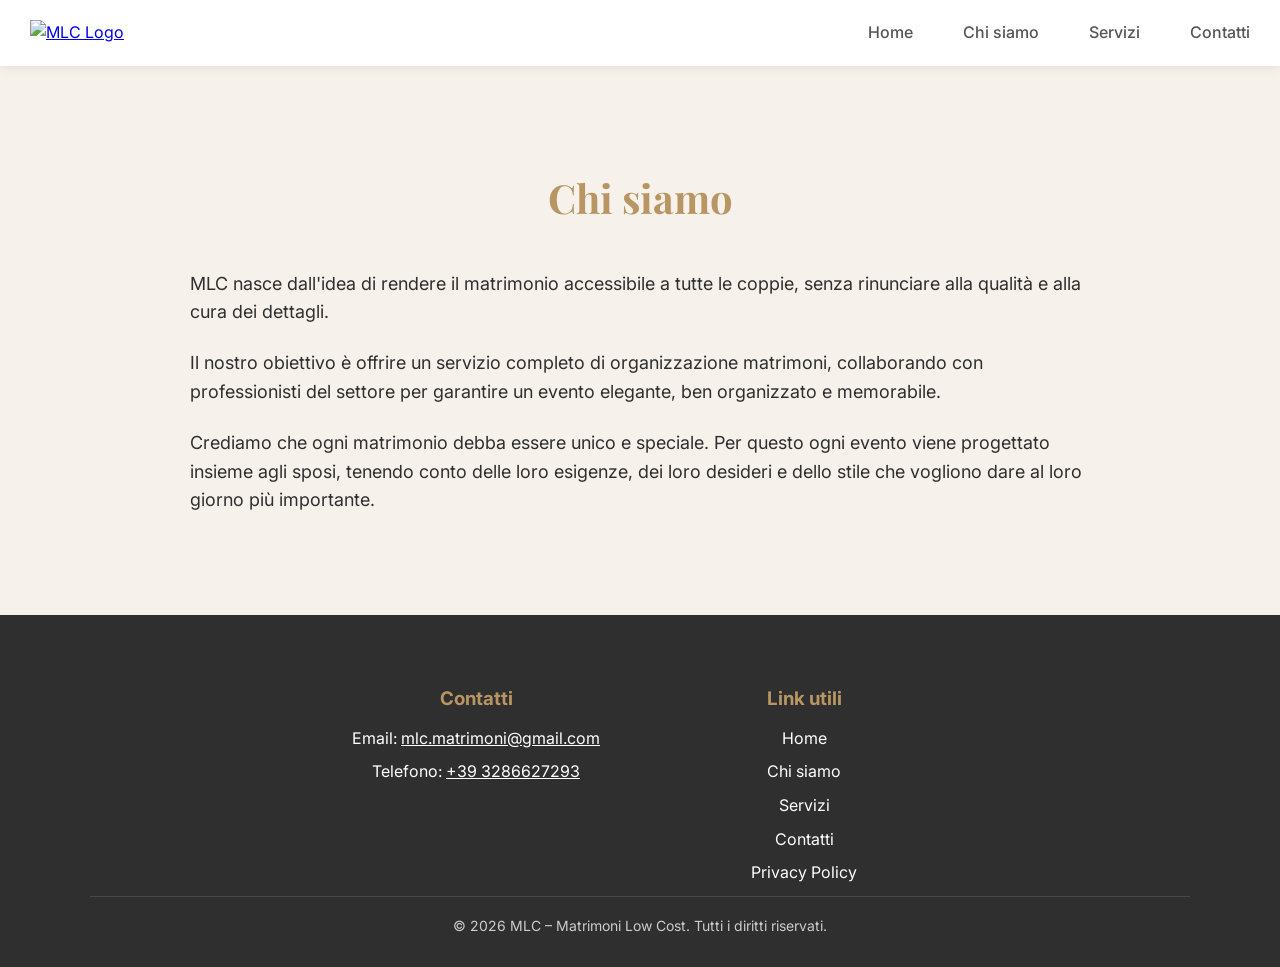
==== chi-siamo.html @ dc3de4b1 "aggiunta privacy policy a forms e banner home." ====
<!DOCTYPE html>
<html lang="it">
<head>
<meta charset="UTF-8">
<meta name="viewport" content="width=device-width, initial-scale=1.0">
<title>Chi siamo – MLC</title>
<meta name="description" content="Scopri la filosofia di MLC e la missione di rendere i matrimoni eleganti e accessibili.">
<link href="https://fonts.googleapis.com/css2?family=Playfair+Display:wght@500;600;700&family=Inter:wght@300;400;500;600&display=swap" rel="stylesheet">
<link rel="stylesheet" href="css/index.css">
</head>
<body class="chi-siamo">

<header>
  <a href="index.html">
    <img src="img/logo.png" class="logo" alt="MLC Logo">
  </a>

  <div class="hamburger" id="hamburger">
    <div></div>
    <div></div>
    <div></div>
  </div>

  <nav id="nav-menu">
    <a href="index.html">Home</a>
    <a href="chi-siamo.html">Chi siamo</a>
    <a href="servizi.html">Servizi</a>
    <a href="contatti.html">Contatti</a>
  </nav>
</header>

<section class="section">
  <h1>Chi siamo</h1>

  <p>
    MLC nasce dall'idea di rendere il matrimonio accessibile a tutte le coppie,
    senza rinunciare alla qualità e alla cura dei dettagli.
  </p>

  <p>
    Il nostro obiettivo è offrire un servizio completo di organizzazione matrimoni,
    collaborando con professionisti del settore per garantire un evento elegante,
    ben organizzato e memorabile.
  </p>

  <p>
    Crediamo che ogni matrimonio debba essere unico e speciale.
    Per questo ogni evento viene progettato insieme agli sposi,
    tenendo conto delle loro esigenze, dei loro desideri
    e dello stile che vogliono dare al loro giorno più importante.
  </p>
</section>

<footer>
  <div class="footer-inner">
    <div class="footer-col">
      <h3 class="footer-h3">Contatti</h3>
      <p>Email: <a href="mailto:mlc.matrimoni@gmail.com" class="footer-link underline">mlc.matrimoni@gmail.com</a></p>
      <p>Telefono: <a href="tel:+393286627293" class="footer-link underline">+39 3286627293</a></p>
    </div>
    <div class="footer-col">
      <h3 class="footer-h3">Link utili</h3>
      <ul class="footer-links-list">
        <li><a href="index.html" class="footer-link">Home</a></li>
        <li><a href="chi-siamo.html" class="footer-link">Chi siamo</a></li>
        <li><a href="servizi.html" class="footer-link">Servizi</a></li>
        <li><a href="contatti.html" class="footer-link">Contatti</a></li>
        <li><a href="/privacy.html" class="footer-link">Privacy Policy</a></li>
      </ul>
    </div>
  </div>
  <div class="footer-copy">
    &copy; 2026 MLC – Matrimoni Low Cost. Tutti i diritti riservati.
  </div>
</footer>

<script src="js/index.js" defer></script>

</body>
</html>
---- css/index.css ----
body{
margin:0;
font-family:'Inter',sans-serif;
background:#f6f1ea;
color:#2f2f2f;
line-height:1.6;
}

/* HEADER */

header{
background:white;
padding:20px 60px;
display:flex;
justify-content:space-between;
align-items:center;
box-shadow:0 4px 10px rgba(0,0,0,0.06);
position:sticky;
top:0;
z-index:10;
}

.logo{
height:55px;
}

nav a{
margin-left:25px;
text-decoration:none;
color:#555;
font-weight:500;
}

nav a:hover{
color:#b89663;
}

/* SEZIONE (chi-siamo page) */

body.chi-siamo .section{
max-width:900px;
margin:100px auto;
padding:0 30px;
}

body.chi-siamo .section h1{
font-family:'Playfair Display',serif;
color:#b89663;
text-align:center;
font-size:40px;
margin-bottom:40px;
}

body.chi-siamo .section p{
font-size:18px;
margin-bottom:22px;
}

/* FOOTER */

footer{
background:#2f2f2f;
color:white;
text-align:center;
padding:30px;
margin-top:80px;
}

/* MOBILE */

@media(max-width:768px){

header{
padding:20px;
}

.section h1{
font-size:32px;
}

}


/* Styles from grazie.html (scoped) */

body.grazie{
	font-family:'Inter',sans-serif;
	background:#f6f1ea;
	color:#2f2f2f;
}

body.grazie .grazie-viewport{
	display:flex;
	justify-content:center;
	align-items:center;
	height:100vh;
	text-align:center;
}

body.grazie .grazie-viewport h1{
	color:#b89663;
	font-size:36px;
	margin-bottom:20px;
}

body.grazie .grazie-viewport p{
	font-size:18px;
}

body.grazie .grazie-viewport a{
	display:inline-block;
	margin-top:30px;
	padding:12px 24px;
	background:#b89663;
	color:white;
	text-decoration:none;
	border-radius:30px;
	font-weight:600;
}

/* Styles from contatti.html (scoped) */
body.contatti .section{
	max-width:900px;
	margin:100px auto;
	padding:0 30px;
	text-align:center;
}

body.contatti .section h1{
	font-family:'Playfair Display',serif;
	color:#b89663;
	font-size:40px;
	margin-bottom:20px;
}

body.contatti .section p{
	font-size:18px;
	margin-bottom:30px;
}

/* CONTACT BOX */

body.contatti .contact-box{
	background:white;
	padding:35px;
	border-radius:14px;
	box-shadow:0 10px 28px rgba(0,0,0,0.08);
	max-width:420px;
	margin:40px auto;
}

/* FORM */

body.contatti .contact-form{
	max-width:600px;
	margin:40px auto 0;
	display:flex;
	flex-direction:column;
	gap:15px;
}

body.contatti .contact-form input,
body.contatti .contact-form textarea{
	padding:14px;
	border-radius:8px;
	border:1px solid #ddd;
	font-family:'Inter',sans-serif;
	font-size:15px;
}

body.contatti .contact-form textarea{
	min-height:120px;
	resize:vertical;
}

body.contatti .contact-form button{
	background:#b89663;
	color:white;
	border:none;
	padding:14px;
	border-radius:40px;
	font-weight:600;
	cursor:pointer;
}

/* FOOTER (kept for page safety) */
footer{
	background:#2f2f2f;
	color:white;
	text-align:center;
	padding:30px;
	margin-top:80px;
}



/* Styles from servizi.html (scoped) */
body.servizi .section{
	max-width:1100px;
	margin:100px auto;
	padding:0 30px;
}

body.servizi .section h1{
	font-family:'Playfair Display',serif;
	text-align:center;
	font-size:40px;
	color:#b89663;
	margin-bottom:40px;
}

/* TABELLA */

body.servizi table{
	width:100%;
	border-collapse:collapse;
	margin-top:30px;
	background:white;
	border-radius:12px;
	overflow:hidden;
	box-shadow:0 6px 18px rgba(0,0,0,0.08);
}

body.servizi th{
	background:#f3ebe2;
	color:#b89663;
	font-weight:600;
	padding:14px;
}

body.servizi td{
	padding:14px 12px;
	border-bottom:1px solid #eee;
}

body.servizi td:first-child{
	text-align:left;
	font-weight:500;
}

body.servizi td{
	text-align:center;
}

body.servizi tr:hover{
	background:#faf7f2;
}

body.servizi .yes{
	color:#2e8b57;
	font-weight:700;
	font-size:18px;
}

body.servizi .no{
	color:#c94a4a;
	font-weight:700;
	font-size:18px;
}

/* PREZZI */

body.servizi .price-info{
	display:flex;
	justify-content:center;
	gap:30px;
	margin-top:40px;
	flex-wrap:wrap;
}

body.servizi .price-box{
	background:white;
	border-radius:14px;
	padding:25px 35px;
	text-align:center;
	box-shadow:0 10px 28px rgba(0,0,0,0.08);
	border:1px solid #eee;
}

body.servizi .price-box h3{
	font-family:'Playfair Display',serif;
	color:#b89663;
	margin-bottom:10px;
}

/* EXTRA */

body.servizi .extra{
	margin-top:60px;
	padding:30px;
	border-radius:14px;
	background:#faf7f2;
}

body.servizi .extra h2{
	font-family:'Playfair Display',serif;
	text-align:center;
	color:#b89663;
	margin-bottom:20px;
}

body.servizi .extra p{
	text-align:center;
	margin-bottom:20px;
}

body.servizi .extra ul{
	list-style:none;
	padding:0;
	max-width:600px;
	margin:auto;
}

body.servizi .extra li{
	margin-bottom:10px;
}

body.servizi .extra li::before{
	content:"✓";
	color:#2e8b57;
	margin-right:8px;
}

/* DOWNLOAD */

body.servizi .download-btn{
	display:block;
	width:220px;
	margin:40px auto 0;
	padding:14px 28px;
	background:#b89663;
	color:white;
	border-radius:40px;
	text-decoration:none;
	font-weight:600;
	text-align:center;
}

@media(max-width:768px){

header{
padding:20px;
}

.section h1{
font-size:32px;
}

}
body{
	margin:0;
	font-family:'Inter',sans-serif;
	background:#f6f1ea;
	color:#2f2f2f;
}

/* HEADER */
header{
	background:white;
	padding:20px 30px;
	display:flex;
	justify-content:space-between;
	align-items:center;
	box-shadow:0 4px 10px rgba(0,0,0,0.06);
	position:sticky;
	top:0;
	z-index:10;
}

.logo{
	height:55px;
}

nav{
	display:flex;
	align-items:center;
	gap:25px;
}

nav a{
	text-decoration:none;
	color:#555;
	font-weight:500;
}

nav a:hover{
	color:#b89663;
}

/* Hamburger Menu */
.hamburger{
	display:none;
	flex-direction:column;
	cursor:pointer;
	gap:5px;
}

.hamburger div{
	width:25px;
	height:3px;
	background:#555;
	transition:0.3s;
}

/* HERO */
.hero{
	height:70vh;
	background:url("https://images.unsplash.com/photo-1519741497674-611481863552") center/cover no-repeat;
	display:flex;
	align-items:center;
	justify-content:center;
	text-align:center;
	position:relative;
}

.hero::before{
	content:"";
	position:absolute;
	inset:0;
	background:rgba(0,0,0,0.35);
}

.hero-content{
	position:relative;
	color:white;
	max-width:700px;
	padding:20px;
}

.hero h1{
	font-family:'Playfair Display',serif;
	font-size:48px;
	margin-bottom:20px;
}

.hero p{
	font-size:20px;
	margin-bottom:30px;
}

.btn{
	background:#b89663;
	color:white;
	padding:14px 28px;
	border-radius:40px;
	text-decoration:none;
	font-weight:600;
}

/* SECTIONS */
.section{
	max-width:1100px;
	margin:80px auto;
	padding:0 30px;
}

.section h2{
	font-family:'Playfair Display',serif;
	text-align:center;
	color:#b89663;
	margin-bottom:40px;
}

/* FEATURES */
.features{
	display:flex;
	flex-wrap:wrap;
	justify-content:center;
	gap:30px;
}

.feature{
	flex:1 1 260px;
	max-width:320px;
	background:white;
	padding:30px;
	border-radius:14px;
	text-align:center;
	box-shadow:0 10px 28px rgba(0,0,0,0.08);
}

/* SERVICES */
.services{
	display:flex;
	flex-wrap:wrap;
	justify-content:center;
	gap:30px;
}

.service{
	flex:1 1 260px;
	max-width:320px;
	background:#faf7f2;
	padding:25px;
	border-radius:12px;
	text-align:center;
}

/* FORM */
.contact-form{
	max-width:600px;
	margin:40px auto 0;
	display:flex;
	flex-direction:column;
	gap:15px;
}

.contact-form input,
.contact-form textarea{
	padding:14px;
	border-radius:8px;
	border:1px solid #ddd;
	font-family:'Inter',sans-serif;
	font-size:15px;
}

.contact-form textarea{
	min-height:120px;
	resize:vertical;
}

.contact-form button{
	background:#b89663;
	color:white;
	border:none;
	padding:14px;
	border-radius:40px;
	font-weight:600;
	cursor:pointer;
}

/* Success message */
#successMessage{
	text-align:center;
	color:#b89663;
	margin-top:20px;
	font-weight:600;
	display:none;
}

/* FOOTER */
footer{
	background:#2f2f2f;
	color:white;
	text-align:center;
	padding:30px;
	margin-top:80px;
}

.footer-inner{
	max-width:1100px;
	margin:0 auto;
	padding:20px 30px 10px;
	display:flex;
	flex-wrap:wrap;
	justify-content:center;
	align-items:flex-start;
	gap:48px;
	color:white;
	font-family:'Inter',sans-serif;
}

.footer-col{
	flex:0 1 280px;
}

.footer-h3{
	color:#b89663;
	margin-bottom:12px;
}

.footer-col p{
	margin:8px 0;
}

.footer-links-list{list-style:none;padding:0;margin:0;}

.footer-links-list li + li{
	margin-top:8px;
}

.footer-link{color:white;text-decoration:none;}
.footer-link.underline{text-decoration:underline;}

.footer-copy{
	text-align:center;
	padding-top:18px;
	color:#ccc;
	font-size:14px;
	border-top:1px solid rgba(255,255,255,0.12);
	max-width:1100px;
	margin:0 auto;
}

/* MOBILE */
@media (max-width:768px){

	nav{
		position:fixed;
		top:0;
		right:-100%;
		flex-direction:column;
		width:200px;
		height:100%;
		background:white;
		padding:60px 20px;
		transition:0.3s;
		box-shadow:-2px 0 10px rgba(0, 0, 0, 0.753);
		z-index:999;
	}

	nav.show{
		right:0;
	}

	.hamburger{
		display:flex;
	}

	/* Animazione hamburger -> X */
	.hamburger.active div:nth-child(1){
		transform: rotate(45deg) translate(5px, 5px);
	}

	.hamburger.active div:nth-child(2){
		opacity: 0;
	}

	.hamburger.active div:nth-child(3){
		transform: rotate(-45deg) translate(6px, -6px);
	}

	/* Colore elegante quando attivo */
	.hamburger.active div{
		background:rgba(0, 0, 0, 0.753);
	}

	.hamburger{
	position:relative;
	z-index:1000;
}

	.footer-inner{
		padding:20px 24px 10px;
		gap:28px;
		text-align:center;
	}

	.footer-col{
		flex:1 1 100%;
	}
}

/* ===== BOTTONI ANIMATI ===== */

.text-box {
  text-align: center;
  margin-top: 20px;
}

.btn,
body.servizi .download-btn,
.contact-form button,
body.contatti .contact-form button,
body.grazie .grazie-viewport a {
  position: relative; /* fix per non rompere layout */
  display: inline-block;
  transition: transform 0.3s ease, box-shadow 0.3s ease;
  z-index: 1;
}

/* effetto hover */
.btn:hover,
body.servizi .download-btn:hover,
.contact-form button:hover,
body.contatti .contact-form button:hover,
body.grazie .grazie-viewport a:hover {
  transform: translateY(-3px);
  box-shadow: 0 10px 20px rgba(0,0,0,0.2);
}

.btn:active,
body.servizi .download-btn:active,
.contact-form button:active,
body.contatti .contact-form button:active,
body.grazie .grazie-viewport a:active {
  transform: translateY(-1px);
  box-shadow: 0 5px 10px rgba(0,0,0,0.2);
}

/* effetto espansione */
.btn::after,
body.servizi .download-btn::after,
.contact-form button::after,
body.contatti .contact-form button::after,
body.grazie .grazie-viewport a::after {
  content: "";
  position: absolute;
  top: 0;
  left: 0;
  height: 100%;
  width: 100%;
  border-radius: 40px;
  z-index: -1;
  transition: all .4s;
  background-color: #b89663;
}

.btn:hover::after,
body.servizi .download-btn:hover::after,
.contact-form button:hover::after,
body.contatti .contact-form button:hover::after,
body.grazie .grazie-viewport a:hover::after {
  transform: scaleX(1.4) scaleY(1.6);
  opacity: 0;
}

/* animazione ingresso */
.btn-animated,
body.servizi .download-btn,
.contact-form button,
body.contatti .contact-form button,
body.grazie .grazie-viewport a {
  animation: moveInBottom 0.8s ease-out;
  animation-fill-mode: backwards;
}

@keyframes moveInBottom {
  0% {
    opacity: 0;
    transform: translateY(30px);
  }
  100% {
    opacity: 1;
    transform: translateY(0);
  }
}
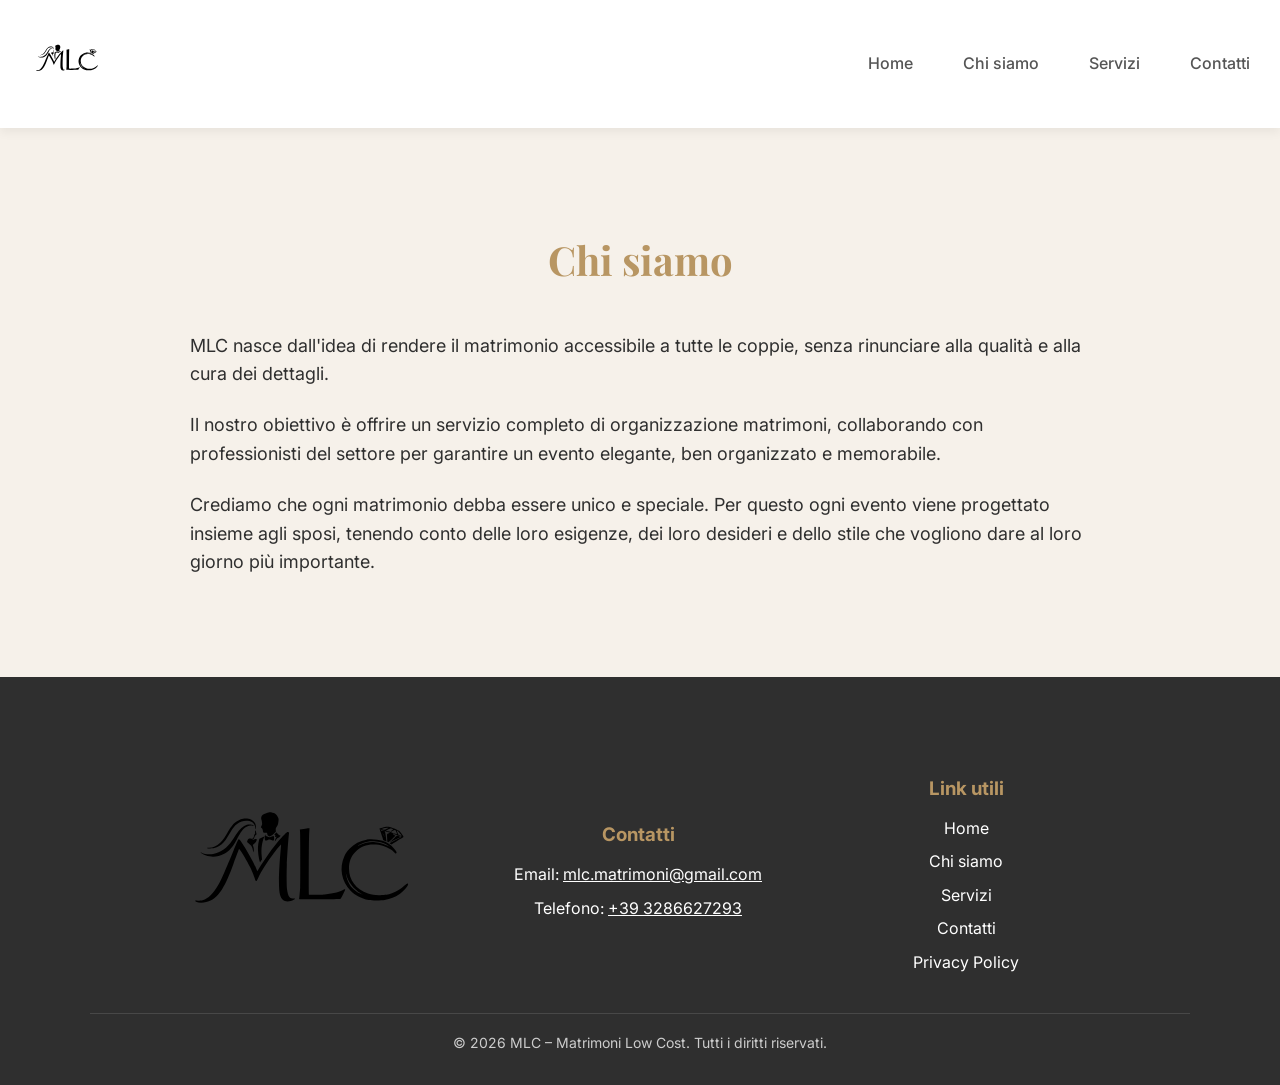
==== commit 27c66f37: "aggiunto nuovo logo in formato svg, modificato il css per adattare le dimensioni del logo, aggiornat" ====
--- a/chi-siamo.html
+++ b/chi-siamo.html
@@ -12,7 +12,7 @@
 
 <header>
   <a href="index.html">
-    <img src="img/logo.png" class="logo" alt="MLC Logo">
+    <img src="img/logo.svg" class="logo" alt="MLC Logo">
   </a>
 
   <div class="hamburger" id="hamburger">
@@ -53,6 +53,9 @@
 
 <footer>
   <div class="footer-inner">
+    <a href="index.html" class="footer-brand" aria-label="MLC Home">
+      <img src="img/logo.svg" class="footer-logo" alt="MLC Logo">
+    </a>
     <div class="footer-col">
       <h3 class="footer-h3">Contatti</h3>
       <p>Email: <a href="mailto:mlc.matrimoni@gmail.com" class="footer-link underline">mlc.matrimoni@gmail.com</a></p>
--- a/css/index.css
+++ b/css/index.css
@@ -21,7 +21,7 @@
 }
 
 .logo{
-height:55px;
+height:105px;
 }
 
 nav a{
@@ -368,7 +368,7 @@
 }
 
 .logo{
-	height:55px;
+	height:80px;
 }
 
 nav{
@@ -554,10 +554,24 @@
 	display:flex;
 	flex-wrap:wrap;
 	justify-content:center;
-	align-items:flex-start;
+	align-items:center;
 	gap:48px;
 	color:white;
 	font-family:'Inter',sans-serif;
+}
+
+.footer-brand{
+	display:flex;
+	align-items:center;
+	justify-content:center;
+	flex:0 0 auto;
+	text-decoration:none;
+}
+
+.footer-logo{
+	height:276px;
+	width:auto;
+	display:block;
 }
 
 .footer-col{
@@ -644,6 +658,14 @@
 		padding:20px 24px 10px;
 		gap:28px;
 		text-align:center;
+	}
+
+	.footer-brand{
+		flex:1 1 100%;
+	}
+
+	.footer-logo{
+		height:156px;
 	}
 
 	.footer-col{
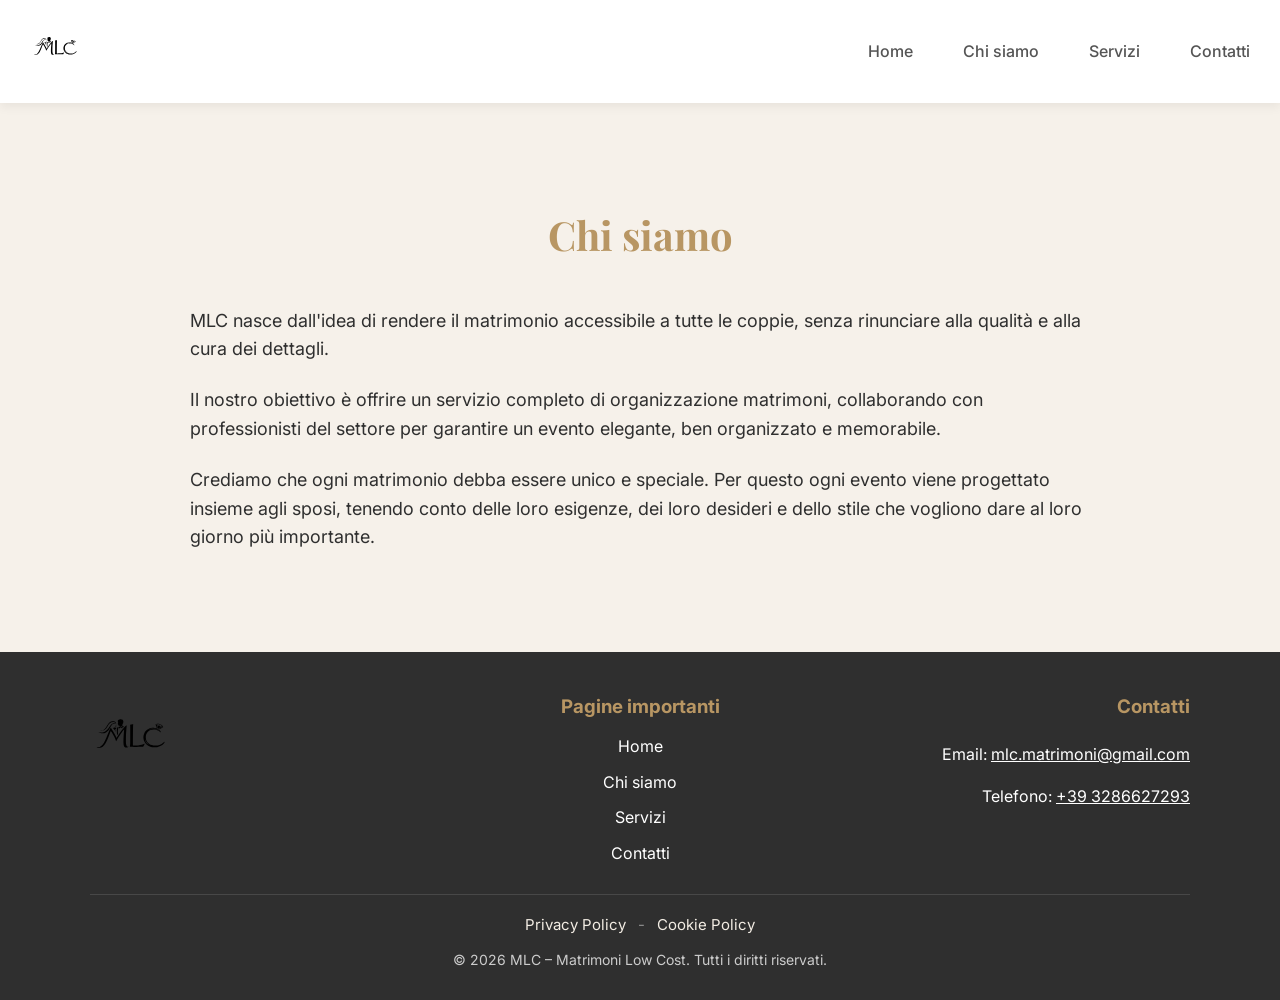
==== commit fbc4ec8f: "modificato il file privacy.html e cookie-policy.html per aggiungere i link alla Privacy Policy e Coo" ====
--- a/chi-siamo.html
+++ b/chi-siamo.html
@@ -57,23 +57,29 @@
       <img src="img/logo.svg" class="footer-logo" alt="MLC Logo">
     </a>
     <div class="footer-col">
-      <h3 class="footer-h3">Contatti</h3>
-      <p>Email: <a href="mailto:mlc.matrimoni@gmail.com" class="footer-link underline">mlc.matrimoni@gmail.com</a></p>
-      <p>Telefono: <a href="tel:+393286627293" class="footer-link underline">+39 3286627293</a></p>
-    </div>
-    <div class="footer-col">
-      <h3 class="footer-h3">Link utili</h3>
+      <h3 class="footer-h3">Pagine importanti</h3>
       <ul class="footer-links-list">
         <li><a href="index.html" class="footer-link">Home</a></li>
         <li><a href="chi-siamo.html" class="footer-link">Chi siamo</a></li>
         <li><a href="servizi.html" class="footer-link">Servizi</a></li>
         <li><a href="contatti.html" class="footer-link">Contatti</a></li>
-        <li><a href="/privacy.html" class="footer-link">Privacy Policy</a></li>
       </ul>
     </div>
+    <div class="footer-col">
+      <h3 class="footer-h3">Contatti</h3>
+      <p>Email: <a href="mailto:mlc.matrimoni@gmail.com" class="footer-link underline">mlc.matrimoni@gmail.com</a></p>
+      <p>Telefono: <a href="tel:+393286627293" class="footer-link underline">+39 3286627293</a></p>
+    </div>
   </div>
-  <div class="footer-copy">
+  <div class="footer-meta">
+    <div class="footer-legal" aria-label="Link legali">
+      <a href="/privacy.html" class="footer-link">Privacy Policy</a>
+      <span class="footer-divider" aria-hidden="true">-</span>
+      <a href="/cookie-policy.html" class="footer-link">Cookie Policy</a>
+    </div>
+    <div class="footer-copy">
     &copy; 2026 MLC – Matrimoni Low Cost. Tutti i diritti riservati.
+    </div>
   </div>
 </footer>
 
--- a/css/index.css
+++ b/css/index.css
@@ -21,7 +21,7 @@
 }
 
 .logo{
-height:105px;
+height:55px;
 }
 
 nav a{
@@ -368,7 +368,7 @@
 }
 
 .logo{
-	height:80px;
+	height:55px;
 }
 
 nav{
@@ -543,67 +543,163 @@
 	background:#2f2f2f;
 	color:white;
 	text-align:center;
-	padding:30px;
+	padding:40px 24px 28px;
 	margin-top:80px;
 }
 
 .footer-inner{
 	max-width:1100px;
 	margin:0 auto;
-	padding:20px 30px 10px;
-	display:flex;
-	flex-wrap:wrap;
+	padding:0 0 28px;
+	display:grid;
+	grid-template-columns:minmax(0, 1fr) minmax(0, 1.2fr) minmax(0, 1fr);
+	align-items:start;
+	gap:36px;
+	color:white;
+	font-family:'Inter',sans-serif;
+	border-bottom:1px solid rgba(255,255,255,0.12);
+}
+
+.footer-brand{
+	display:flex;
+	align-items:center;
+	justify-content:flex-start;
+	text-decoration:none;
+}
+
+.footer-logo{
+	height:clamp(56px, 9vw, 88px);
+	width:auto;
+	display:block;
+}
+
+.footer-col{
+	display:flex;
+	flex-direction:column;
+	align-items:center;
+	text-align:center;
+}
+
+.footer-inner > .footer-col:last-child{
+	align-items:flex-end;
+	text-align:right;
+}
+
+.footer-h3{
+	color:#b89663;
+	margin:0 0 12px;
+}
+
+.footer-col p{
+	margin:8px 0;
+}
+
+.footer-links-list{
+	list-style:none;
+	padding:0;
+	margin:0;
+	display:grid;
+	gap:10px;
+}
+
+.footer-link{color:white;text-decoration:none;}
+.footer-link.underline{text-decoration:underline;}
+
+.footer-meta{
+	max-width:1100px;
+	margin:0 auto;
+	padding-top:18px;
+	display:flex;
+	flex-direction:column;
+	align-items:center;
+	gap:12px;
+}
+
+.footer-legal{
+	display:flex;
 	justify-content:center;
 	align-items:center;
-	gap:48px;
-	color:white;
-	font-family:'Inter',sans-serif;
-}
-
-.footer-brand{
-	display:flex;
-	align-items:center;
-	justify-content:center;
-	flex:0 0 auto;
-	text-decoration:none;
-}
-
-.footer-logo{
-	height:276px;
-	width:auto;
-	display:block;
-}
-
-.footer-col{
-	flex:0 1 280px;
-}
-
-.footer-h3{
-	color:#b89663;
-	margin-bottom:12px;
-}
-
-.footer-col p{
-	margin:8px 0;
-}
-
-.footer-links-list{list-style:none;padding:0;margin:0;}
-
-.footer-links-list li + li{
-	margin-top:8px;
-}
-
-.footer-link{color:white;text-decoration:none;}
-.footer-link.underline{text-decoration:underline;}
+	flex-wrap:wrap;
+	gap:12px;
+	font-size:15px;
+	color:#d9d2c7;
+}
+
+.footer-legal .footer-link{
+	color:#f3ede4;
+}
+
+.footer-divider{
+	color:rgba(255,255,255,0.45);
+}
 
 .footer-copy{
 	text-align:center;
-	padding-top:18px;
 	color:#ccc;
 	font-size:14px;
-	border-top:1px solid rgba(255,255,255,0.12);
+}
+
+.privacy-banner{
+	position:fixed;
+	left:0;
+	right:0;
+	bottom:0;
+	z-index:1200;
+	padding:16px 20px;
+	background:rgba(34,34,34,0.96);
+	color:#fff;
+	box-shadow:0 -12px 30px rgba(0,0,0,0.18);
+	backdrop-filter:blur(8px);
+}
+
+.privacy-banner[hidden]{
+	display:none;
+}
+
+.privacy-banner__inner{
 	max-width:1100px;
 	margin:0 auto;
+	display:flex;
+	align-items:center;
+	justify-content:space-between;
+	gap:18px 24px;
+}
+
+.privacy-banner__text{
+	margin:0;
+	font-size:15px;
+	line-height:1.6;
+}
+
+.privacy-banner__link{
+	color:#7ddcff;
+	text-decoration:none;
+	font-weight:600;
+}
+
+.privacy-banner__link:hover{
+	text-decoration:underline;
+}
+
+.privacy-banner__button{
+	flex:0 0 auto;
+	padding:10px 18px;
+	border:none;
+	border-radius:999px;
+	background:#b89663;
+	color:#fff;
+	font-weight:600;
+	cursor:pointer;
+	transition:transform 0.2s ease, box-shadow 0.2s ease;
+}
+
+.privacy-banner__button:hover{
+	transform:translateY(-1px);
+	box-shadow:0 8px 18px rgba(0,0,0,0.2);
+}
+
+body.has-privacy-banner{
+	padding-bottom:96px;
 }
 
 /* MOBILE */
@@ -655,22 +751,55 @@
 }
 
 	.footer-inner{
-		padding:20px 24px 10px;
+		padding:0 0 24px;
+		grid-template-columns:1fr;
 		gap:28px;
 		text-align:center;
 	}
 
 	.footer-brand{
-		flex:1 1 100%;
-	}
-
-	.footer-logo{
-		height:156px;
+		justify-content:center;
 	}
 
 	.footer-col{
-		flex:1 1 100%;
-	}
+		width:100%;
+		align-items:center;
+		text-align:center;
+	}
+
+	.footer-meta{
+		padding-top:16px;
+		gap:10px;
+	}
+
+	.footer-legal{
+		font-size:14px;
+		gap:10px;
+	}
+
+	.privacy-banner{
+		padding:14px 16px;
+	}
+
+	.privacy-banner__inner{
+		flex-direction:column;
+		align-items:stretch;
+		text-align:center;
+		gap:14px;
+	}
+
+	.privacy-banner__text{
+		font-size:14px;
+	}
+
+	.privacy-banner__button{
+		width:100%;
+	}
+
+	body.has-privacy-banner{
+		padding-bottom:150px;
+	}
+
 }
 
 /* ===== BOTTONI ANIMATI ===== */
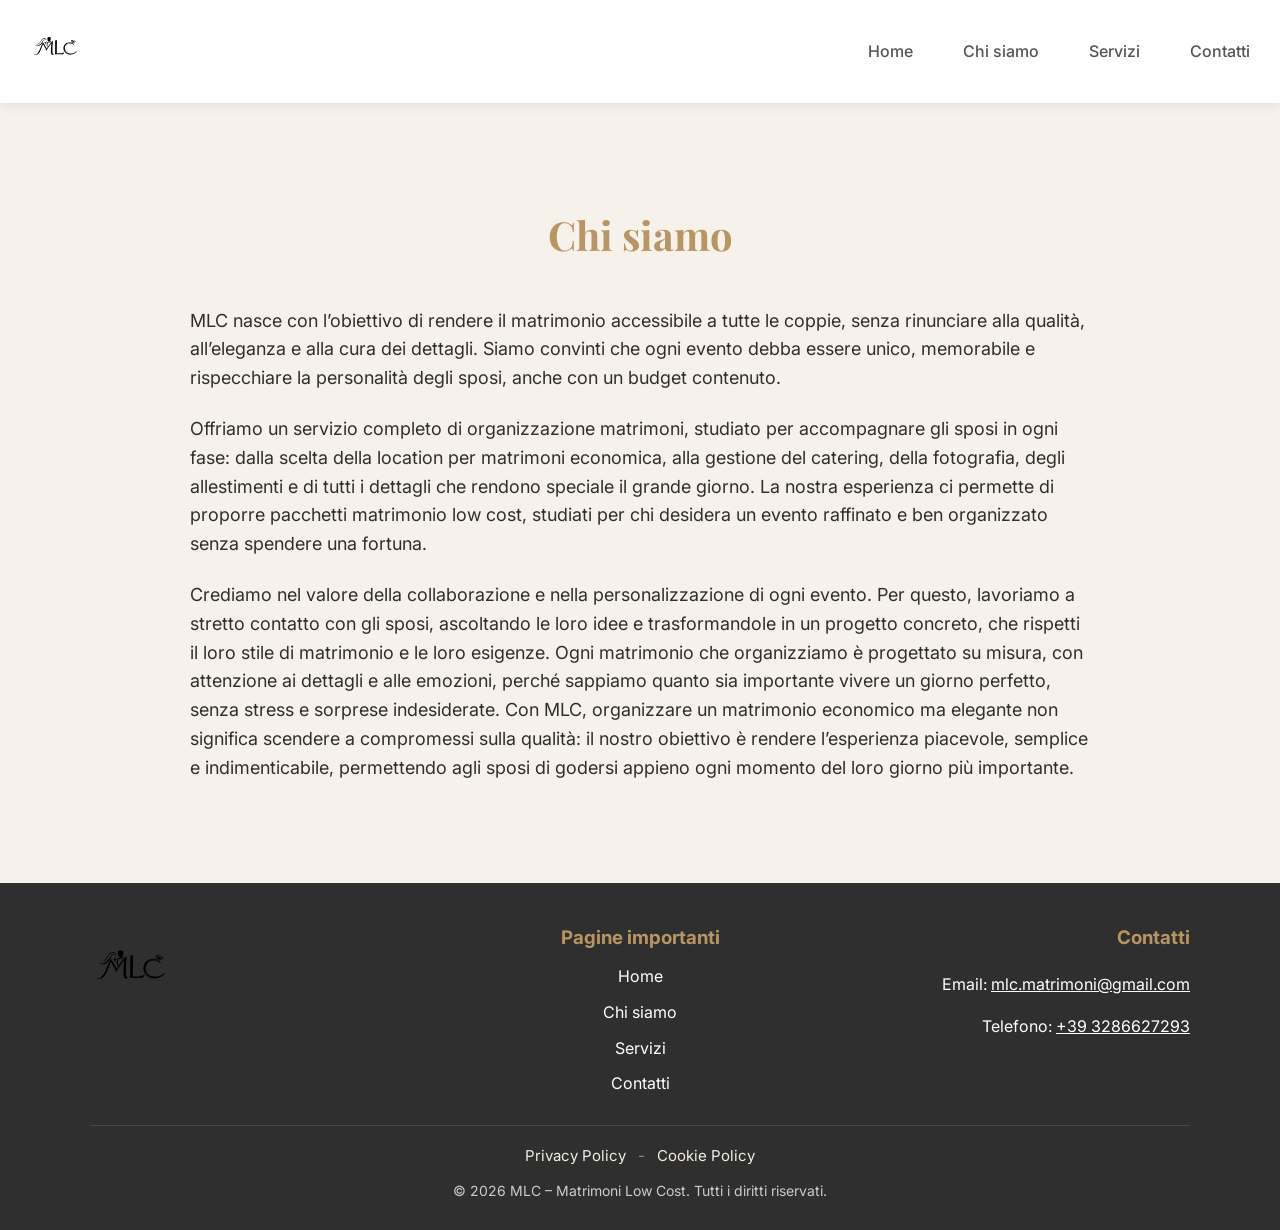
==== commit 080cd70b: "aggiunta favicon di prova per parte esterna e sistemazione di forms." ====
--- a/chi-siamo.html
+++ b/chi-siamo.html
@@ -33,21 +33,15 @@
   <h1>Chi siamo</h1>
 
   <p>
-    MLC nasce dall'idea di rendere il matrimonio accessibile a tutte le coppie,
-    senza rinunciare alla qualità e alla cura dei dettagli.
+    MLC nasce con l’obiettivo di rendere il matrimonio accessibile a tutte le coppie, senza rinunciare alla qualità, all’eleganza e alla cura dei dettagli. Siamo convinti che ogni evento debba essere unico, memorabile e rispecchiare la personalità degli sposi, anche con un budget contenuto.
   </p>
 
   <p>
-    Il nostro obiettivo è offrire un servizio completo di organizzazione matrimoni,
-    collaborando con professionisti del settore per garantire un evento elegante,
-    ben organizzato e memorabile.
+    Offriamo un servizio completo di organizzazione matrimoni, studiato per accompagnare gli sposi in ogni fase: dalla scelta della location per matrimoni economica, alla gestione del catering, della fotografia, degli allestimenti e di tutti i dettagli che rendono speciale il grande giorno. La nostra esperienza ci permette di proporre pacchetti matrimonio low cost, studiati per chi desidera un evento raffinato e ben organizzato senza spendere una fortuna.
   </p>
 
   <p>
-    Crediamo che ogni matrimonio debba essere unico e speciale.
-    Per questo ogni evento viene progettato insieme agli sposi,
-    tenendo conto delle loro esigenze, dei loro desideri
-    e dello stile che vogliono dare al loro giorno più importante.
+    Crediamo nel valore della collaborazione e nella personalizzazione di ogni evento. Per questo, lavoriamo a stretto contatto con gli sposi, ascoltando le loro idee e trasformandole in un progetto concreto, che rispetti il loro stile di matrimonio e le loro esigenze. Ogni matrimonio che organizziamo è progettato su misura, con attenzione ai dettagli e alle emozioni, perché sappiamo quanto sia importante vivere un giorno perfetto, senza stress e sorprese indesiderate. Con MLC, organizzare un matrimonio economico ma elegante non significa scendere a compromessi sulla qualità: il nostro obiettivo è rendere l’esperienza piacevole, semplice e indimenticabile, permettendo agli sposi di godersi appieno ogni momento del loro giorno più importante.
   </p>
 </section>
 
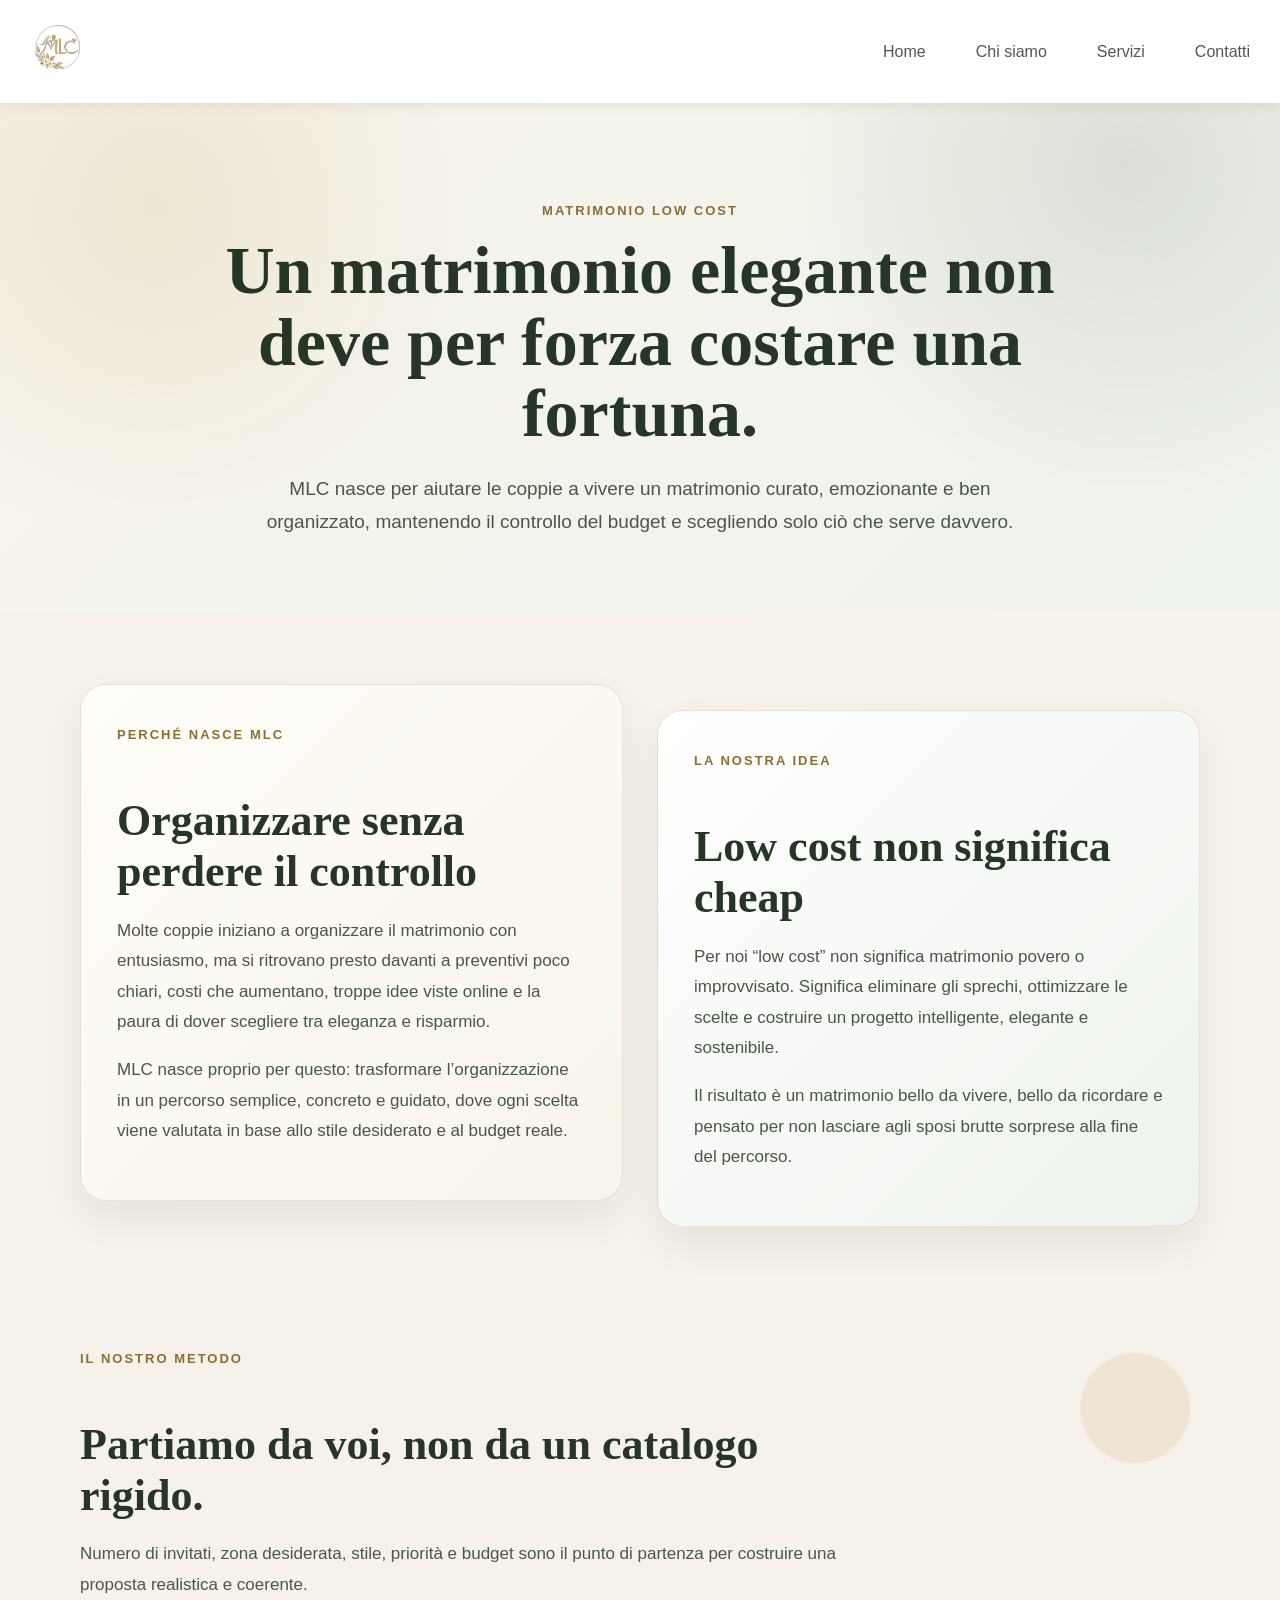
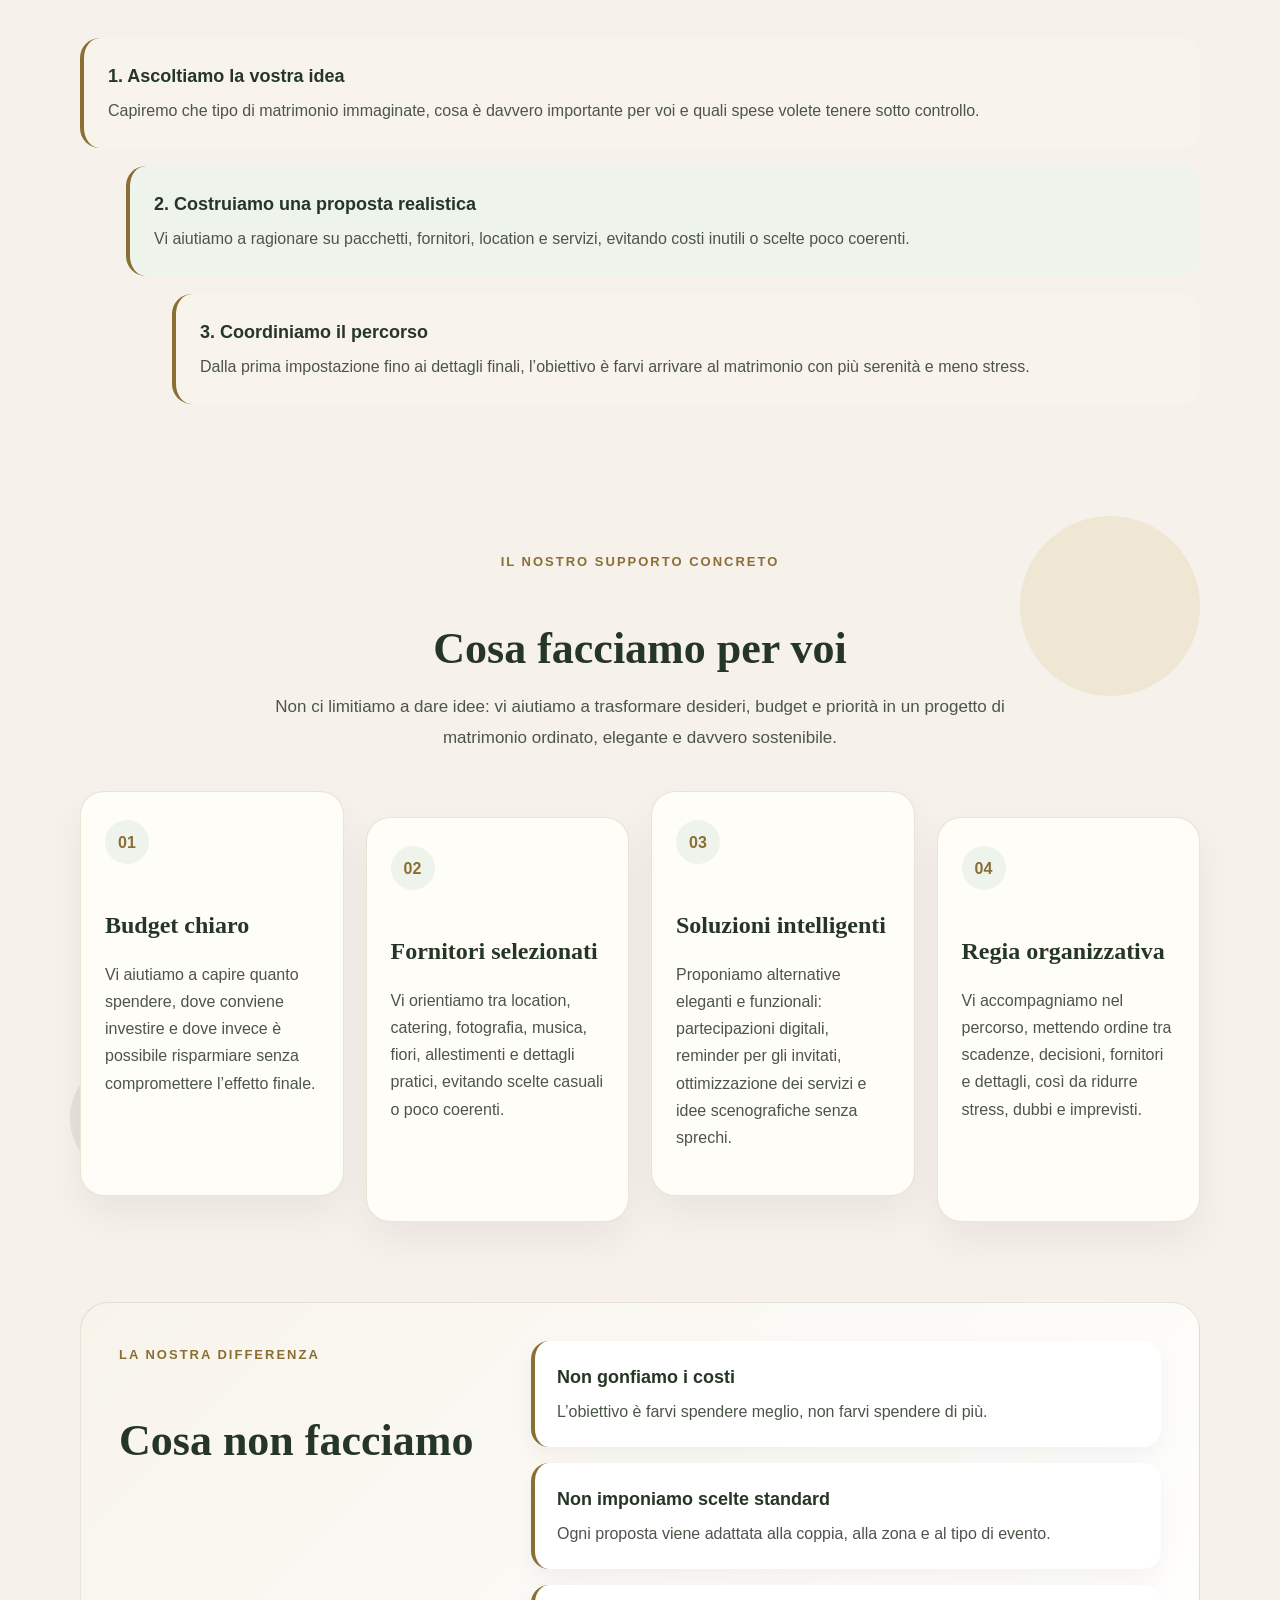
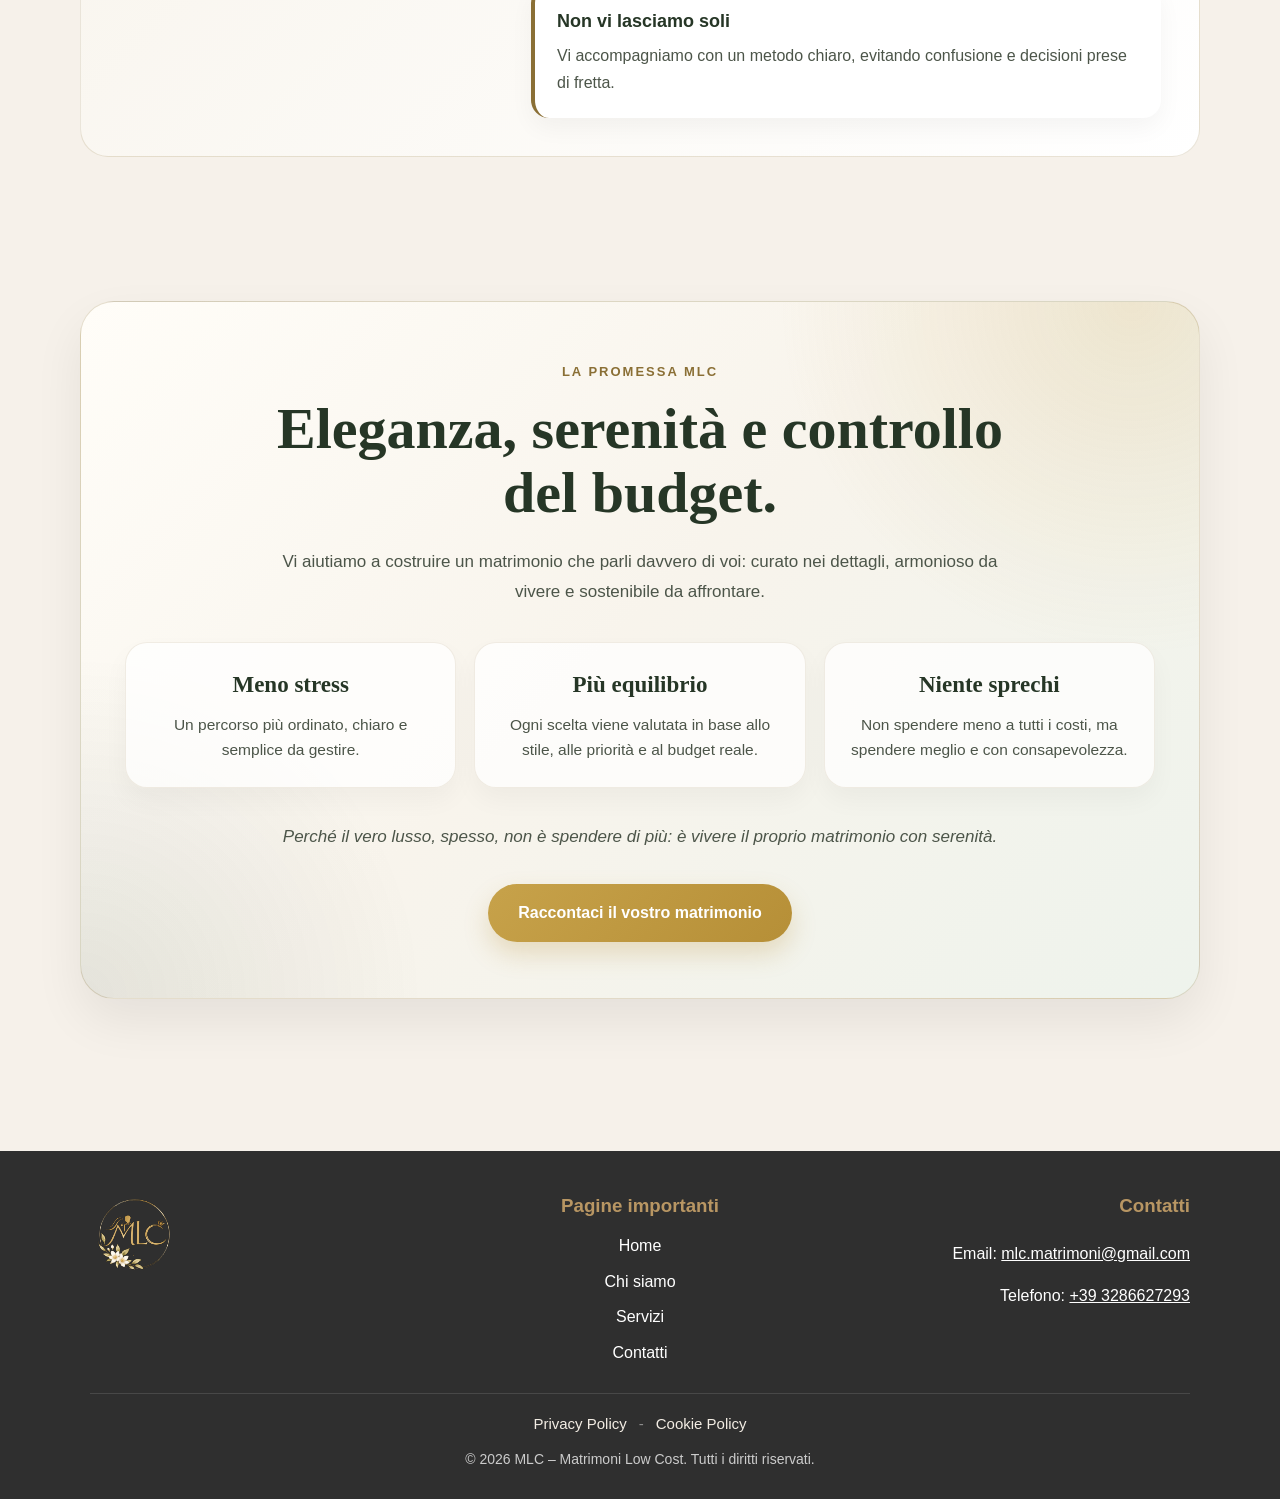
==== commit 5284eacf: "NUOVO STILE SITO" ====
--- a/chi-siamo.html
+++ b/chi-siamo.html
@@ -1,13 +1,16 @@
 <!DOCTYPE html>
 <html lang="it">
 <head>
-<meta charset="UTF-8">
-<meta name="viewport" content="width=device-width, initial-scale=1.0">
-<title>Chi siamo – MLC</title>
-<meta name="description" content="Scopri la filosofia di MLC e la missione di rendere i matrimoni eleganti e accessibili.">
-<link href="https://fonts.googleapis.com/css2?family=Playfair+Display:wght@500;600;700&family=Inter:wght@300;400;500;600&display=swap" rel="stylesheet">
-<link rel="stylesheet" href="css/index.css">
+  <meta charset="UTF-8">
+  <meta name="viewport" content="width=device-width, initial-scale=1.0">
+
+  <title>Chi siamo – MLC</title>
+  <meta name="description" content="MLC aiuta le coppie in Friuli Venezia Giulia a organizzare un matrimonio elegante, curato e sostenibile nel budget.">
+
+  <link rel="stylesheet" href="css/index.css">
+  <link rel="stylesheet" href="css/chi-siamo.css">
 </head>
+
 <body class="chi-siamo">
 
 <header>
@@ -29,27 +32,196 @@
   </nav>
 </header>
 
-<section class="section">
-  <h1>Chi siamo</h1>
-
-  <p>
-    MLC nasce con l’obiettivo di rendere il matrimonio accessibile a tutte le coppie, senza rinunciare alla qualità, all’eleganza e alla cura dei dettagli. Siamo convinti che ogni evento debba essere unico, memorabile e rispecchiare la personalità degli sposi, anche con un budget contenuto.
-  </p>
-
-  <p>
-    Offriamo un servizio completo di organizzazione matrimoni, studiato per accompagnare gli sposi in ogni fase: dalla scelta della location per matrimoni economica, alla gestione del catering, della fotografia, degli allestimenti e di tutti i dettagli che rendono speciale il grande giorno. La nostra esperienza ci permette di proporre pacchetti matrimonio low cost, studiati per chi desidera un evento raffinato e ben organizzato senza spendere una fortuna.
-  </p>
-
-  <p>
-    Crediamo nel valore della collaborazione e nella personalizzazione di ogni evento. Per questo, lavoriamo a stretto contatto con gli sposi, ascoltando le loro idee e trasformandole in un progetto concreto, che rispetti il loro stile di matrimonio e le loro esigenze. Ogni matrimonio che organizziamo è progettato su misura, con attenzione ai dettagli e alle emozioni, perché sappiamo quanto sia importante vivere un giorno perfetto, senza stress e sorprese indesiderate. Con MLC, organizzare un matrimonio economico ma elegante non significa scendere a compromessi sulla qualità: il nostro obiettivo è rendere l’esperienza piacevole, semplice e indimenticabile, permettendo agli sposi di godersi appieno ogni momento del loro giorno più importante.
-  </p>
-</section>
+<main>
+
+  <section class="about-hero">
+    <div class="eyebrow">Matrimonio Low Cost</div>
+    <h1>Un matrimonio elegante non deve per forza costare una fortuna.</h1>
+    <p>
+      MLC nasce per aiutare le coppie a vivere un matrimonio curato, emozionante e ben organizzato,
+      mantenendo il controllo del budget e scegliendo solo ciò che serve davvero.
+    </p>
+  </section>
+
+  <section class="mlc-section intro-section">
+    <div class="mlc-grid">
+      <div class="mlc-card highlight-card">
+        <span class="section-kicker">Perché nasce MLC</span>
+        <h2>Organizzare senza perdere il controllo</h2>
+        <p>
+          Molte coppie iniziano a organizzare il matrimonio con entusiasmo, ma si ritrovano presto davanti
+          a preventivi poco chiari, costi che aumentano, troppe idee viste online e la paura di dover scegliere
+          tra eleganza e risparmio.
+        </p>
+        <p>
+          MLC nasce proprio per questo: trasformare l’organizzazione in un percorso semplice, concreto e guidato,
+          dove ogni scelta viene valutata in base allo stile desiderato e al budget reale.
+        </p>
+      </div>
+
+      <div class="mlc-card soft-card">
+        <span class="section-kicker">La nostra idea</span>
+        <h2>Low cost non significa cheap</h2>
+        <p>
+          Per noi “low cost” non significa matrimonio povero o improvvisato. Significa eliminare gli sprechi,
+          ottimizzare le scelte e costruire un progetto intelligente, elegante e sostenibile.
+        </p>
+        <p>
+          Il risultato è un matrimonio bello da vivere, bello da ricordare e pensato per non lasciare agli sposi
+          brutte sorprese alla fine del percorso.
+        </p>
+      </div>
+    </div>
+  </section>
+
+  <section class="mlc-section method-section">
+    <div class="section-heading">
+      <span class="section-kicker">Il nostro metodo</span>
+      <h2>Partiamo da voi, non da un catalogo rigido.</h2>
+      <p>
+        Numero di invitati, zona desiderata, stile, priorità e budget sono il punto di partenza
+        per costruire una proposta realistica e coerente.
+      </p>
+    </div>
+
+    <div class="method-list">
+      <div class="method-item">
+        <strong>1. Ascoltiamo la vostra idea</strong>
+        <span>Capiremo che tipo di matrimonio immaginate, cosa è davvero importante per voi e quali spese volete tenere sotto controllo.</span>
+      </div>
+
+      <div class="method-item">
+        <strong>2. Costruiamo una proposta realistica</strong>
+        <span>Vi aiutiamo a ragionare su pacchetti, fornitori, location e servizi, evitando costi inutili o scelte poco coerenti.</span>
+      </div>
+
+      <div class="method-item">
+        <strong>3. Coordiniamo il percorso</strong>
+        <span>Dalla prima impostazione fino ai dettagli finali, l’obiettivo è farvi arrivare al matrimonio con più serenità e meno stress.</span>
+      </div>
+    </div>
+  </section>
+
+  <section class="mlc-section services-section">
+    <div class="section-heading center">
+      <span class="section-kicker">Il nostro supporto concreto</span>
+      <h2>Cosa facciamo per voi</h2>
+      <p>
+        Non ci limitiamo a dare idee: vi aiutiamo a trasformare desideri, budget e priorità
+        in un progetto di matrimonio ordinato, elegante e davvero sostenibile.
+      </p>
+    </div>
+
+    <div class="service-cards">
+      <div class="service-card">
+        <span class="service-number">01</span>
+        <h3>Budget chiaro</h3>
+        <p>
+          Vi aiutiamo a capire quanto spendere, dove conviene investire e dove invece è possibile
+          risparmiare senza compromettere l’effetto finale.
+        </p>
+      </div>
+
+      <div class="service-card">
+        <span class="service-number">02</span>
+        <h3>Fornitori selezionati</h3>
+        <p>
+          Vi orientiamo tra location, catering, fotografia, musica, fiori, allestimenti e dettagli pratici,
+          evitando scelte casuali o poco coerenti.
+        </p>
+      </div>
+
+      <div class="service-card">
+        <span class="service-number">03</span>
+        <h3>Soluzioni intelligenti</h3>
+        <p>
+          Proponiamo alternative eleganti e funzionali: partecipazioni digitali, reminder per gli invitati,
+          ottimizzazione dei servizi e idee scenografiche senza sprechi.
+        </p>
+      </div>
+
+      <div class="service-card">
+        <span class="service-number">04</span>
+        <h3>Regia organizzativa</h3>
+        <p>
+          Vi accompagniamo nel percorso, mettendo ordine tra scadenze, decisioni, fornitori e dettagli,
+          così da ridurre stress, dubbi e imprevisti.
+        </p>
+      </div>
+    </div>
+  </section>
+
+  <section class="mlc-section no-section">
+    <div class="no-box">
+      <div>
+        <span class="section-kicker">La nostra differenza</span>
+        <h2>Cosa non facciamo</h2>
+      </div>
+
+      <div class="no-list">
+        <div class="no-item">
+          <strong>Non gonfiamo i costi</strong>
+          <span>L’obiettivo è farvi spendere meglio, non farvi spendere di più.</span>
+        </div>
+
+        <div class="no-item">
+          <strong>Non imponiamo scelte standard</strong>
+          <span>Ogni proposta viene adattata alla coppia, alla zona e al tipo di evento.</span>
+        </div>
+
+        <div class="no-item">
+          <strong>Non vi lasciamo soli</strong>
+          <span>Vi accompagniamo con un metodo chiaro, evitando confusione e decisioni prese di fretta.</span>
+        </div>
+      </div>
+    </div>
+  </section>
+
+  <section class="mlc-section">
+    <div class="promise promise-light">
+      <span class="section-kicker">La promessa MLC</span>
+
+      <h2>Eleganza, serenità e controllo del budget.</h2>
+
+      <p class="promise-intro">
+        Vi aiutiamo a costruire un matrimonio che parli davvero di voi:
+        curato nei dettagli, armonioso da vivere e sostenibile da affrontare.
+      </p>
+
+      <div class="promise-points">
+        <div class="promise-point">
+          <strong>Meno stress</strong>
+          <span>Un percorso più ordinato, chiaro e semplice da gestire.</span>
+        </div>
+
+        <div class="promise-point">
+          <strong>Più equilibrio</strong>
+          <span>Ogni scelta viene valutata in base allo stile, alle priorità e al budget reale.</span>
+        </div>
+
+        <div class="promise-point">
+          <strong>Niente sprechi</strong>
+          <span>Non spendere meno a tutti i costi, ma spendere meglio e con consapevolezza.</span>
+        </div>
+      </div>
+
+      <p class="promise-final">
+        Perché il vero lusso, spesso, non è spendere di più:
+        è vivere il proprio matrimonio con serenità.
+      </p>
+
+      <a href="contatti.html" class="about-cta">Raccontaci il vostro matrimonio</a>
+    </div>
+  </section>
+
+</main>
 
 <footer>
   <div class="footer-inner">
     <a href="index.html" class="footer-brand" aria-label="MLC Home">
       <img src="img/logo.svg" class="footer-logo" alt="MLC Logo">
     </a>
+
     <div class="footer-col">
       <h3 class="footer-h3">Pagine importanti</h3>
       <ul class="footer-links-list">
@@ -59,20 +231,23 @@
         <li><a href="contatti.html" class="footer-link">Contatti</a></li>
       </ul>
     </div>
+
     <div class="footer-col">
       <h3 class="footer-h3">Contatti</h3>
       <p>Email: <a href="mailto:mlc.matrimoni@gmail.com" class="footer-link underline">mlc.matrimoni@gmail.com</a></p>
       <p>Telefono: <a href="tel:+393286627293" class="footer-link underline">+39 3286627293</a></p>
     </div>
   </div>
+
   <div class="footer-meta">
-    <div class="footer-legal" aria-label="Link legali">
+    <div class="footer-legal">
       <a href="/privacy.html" class="footer-link">Privacy Policy</a>
-      <span class="footer-divider" aria-hidden="true">-</span>
+      <span class="footer-divider">-</span>
       <a href="/cookie-policy.html" class="footer-link">Cookie Policy</a>
     </div>
+
     <div class="footer-copy">
-    &copy; 2026 MLC – Matrimoni Low Cost. Tutti i diritti riservati.
+      &copy; 2026 MLC – Matrimoni Low Cost. Tutti i diritti riservati.
     </div>
   </div>
 </footer>
@@ -80,4 +255,4 @@
 <script src="js/index.js" defer></script>
 
 </body>
-</html>
+</html>
--- a/css/index.css
+++ b/css/index.css
@@ -9,17 +9,16 @@
 /* HEADER */
 
 header{
-background:white;
-padding:20px 60px;
-display:flex;
-justify-content:space-between;
-align-items:center;
-box-shadow:0 4px 10px rgba(0,0,0,0.06);
-position:sticky;
-top:0;
-z-index:10;
-}
-
+	background:white;
+	padding:20px 30px;
+	display:flex;
+	justify-content:space-between;
+	align-items:center;
+	box-shadow:0 4px 10px rgba(0,0,0,0.06);
+	position:sticky;
+	top:0;
+	z-index:10;
+}
 .logo{
 height:55px;
 }
--- a/css/chi-siamo.css
+++ b/css/chi-siamo.css
@@ -0,0 +1,414 @@
+.about-hero {
+  padding: 94px 20px 74px;
+  background:
+    radial-gradient(circle at 12% 20%, rgba(199, 162, 74, 0.16), transparent 28%),
+    radial-gradient(circle at 88% 12%, rgba(38, 54, 38, 0.11), transparent 28%),
+    linear-gradient(135deg, #f8f4ec 0%, #eef3ec 100%);
+  text-align: center;
+}
+
+.about-hero .eyebrow,
+.section-kicker {
+  display: inline-block;
+  text-transform: uppercase;
+  letter-spacing: 2px;
+  font-size: 13px;
+  color: #8a6f35;
+  font-weight: 700;
+  margin-bottom: 14px;
+}
+
+.about-hero h1 {
+  max-width: 900px;
+  margin: 0 auto 22px;
+  font-family: "Playfair Display", serif;
+  font-size: clamp(38px, 6vw, 68px);
+  line-height: 1.05;
+  color: #263626;
+}
+
+.about-hero p {
+  max-width: 760px;
+  margin: 0 auto;
+  font-size: 19px;
+  line-height: 1.75;
+  color: #4c5549;
+}
+
+.mlc-section {
+  max-width: 1120px;
+  margin: 0 auto;
+  padding: 72px 20px;
+}
+
+.mlc-grid {
+  display: grid;
+  grid-template-columns: 1fr 1fr;
+  gap: 34px;
+  align-items: stretch;
+}
+
+.mlc-card {
+  background: #fff;
+  border: 1px solid rgba(138, 111, 53, 0.18);
+  border-radius: 26px;
+  padding: 36px;
+  box-shadow: 0 18px 42px rgba(0, 0, 0, 0.06);
+}
+
+.highlight-card {
+  background: linear-gradient(135deg, #fffdf8 0%, #f8f4ec 100%);
+}
+
+.soft-card {
+  background: linear-gradient(135deg, #ffffff 0%, #eef3ec 100%);
+  transform: translateY(26px);
+}
+
+.mlc-card h2,
+.mlc-section h2 {
+  font-family: "Playfair Display", serif;
+  color: #263626;
+  font-size: clamp(30px, 4vw, 44px);
+  line-height: 1.15;
+  margin-bottom: 18px;
+}
+
+.mlc-card h3 {
+  font-family: "Playfair Display", serif;
+  color: #263626;
+  font-size: 25px;
+  margin-bottom: 12px;
+}
+
+.mlc-card p,
+.mlc-section p {
+  color: #4c5549;
+  line-height: 1.8;
+  font-size: 17px;
+}
+
+.section-heading {
+  max-width: 780px;
+  margin-bottom: 38px;
+}
+
+.section-heading.center {
+  text-align: center;
+  margin-left: auto;
+  margin-right: auto;
+}
+
+.method-section {
+  position: relative;
+}
+
+.method-section::before {
+  content: "";
+  position: absolute;
+  top: 80px;
+  right: 30px;
+  width: 110px;
+  height: 110px;
+  background: rgba(199, 162, 74, 0.15);
+  border-radius: 50%;
+  z-index: -1;
+}
+
+.method-list {
+  display: grid;
+  gap: 18px;
+  margin-top: 28px;
+}
+
+.method-item {
+  padding: 24px;
+  border-radius: 20px;
+  background: #f8f4ec;
+  border-left: 4px solid #8a6f35;
+}
+
+.method-item:nth-child(2) {
+  margin-left: 46px;
+  background: #eef3ec;
+}
+
+.method-item:nth-child(3) {
+  margin-left: 92px;
+}
+
+.method-item strong {
+  display: block;
+  color: #263626;
+  font-size: 18px;
+  margin-bottom: 6px;
+}
+
+.method-item span {
+  color: #4c5549;
+  line-height: 1.7;
+}
+
+.services-section {
+  position: relative;
+}
+
+.services-section::before {
+  content: "";
+  position: absolute;
+  top: 40px;
+  right: 20px;
+  width: 180px;
+  height: 180px;
+  background: rgba(199, 162, 74, 0.14);
+  border-radius: 50%;
+  z-index: -1;
+}
+
+.services-section::after {
+  content: "";
+  position: absolute;
+  bottom: 90px;
+  left: 10px;
+  width: 120px;
+  height: 120px;
+  background: rgba(38, 54, 38, 0.08);
+  border-radius: 50%;
+  z-index: -1;
+}
+
+.service-cards {
+  display: grid;
+  grid-template-columns: repeat(4, 1fr);
+  gap: 22px;
+}
+
+.service-card {
+  background: #fffdf8;
+  border: 1px solid rgba(138, 111, 53, 0.18);
+  border-radius: 24px;
+  padding: 28px 24px;
+  box-shadow: 0 18px 38px rgba(0, 0, 0, 0.055);
+  transition: 0.25s ease;
+}
+
+.service-card:nth-child(even) {
+  transform: translateY(26px);
+}
+
+.service-card:hover {
+  transform: translateY(-6px);
+  box-shadow: 0 22px 46px rgba(0, 0, 0, 0.08);
+}
+
+.service-card:nth-child(even):hover {
+  transform: translateY(18px);
+}
+
+.service-number {
+  display: inline-flex;
+  width: 44px;
+  height: 44px;
+  align-items: center;
+  justify-content: center;
+  border-radius: 50%;
+  background: #eef3ec;
+  color: #8a6f35;
+  font-weight: 700;
+  margin-bottom: 18px;
+}
+
+.service-card h3 {
+  font-family: "Playfair Display", serif;
+  color: #263626;
+  font-size: 24px;
+  margin-bottom: 12px;
+}
+
+.service-card p {
+  color: #4c5549;
+  line-height: 1.7;
+  font-size: 16px;
+}
+
+.no-section {
+  padding-top: 34px;
+}
+
+.no-box {
+  display: grid;
+  grid-template-columns: 0.75fr 1.25fr;
+  gap: 34px;
+  align-items: start;
+  background: linear-gradient(135deg, #f8f4ec 0%, #ffffff 100%);
+  border: 1px solid rgba(138, 111, 53, 0.18);
+  border-radius: 28px;
+  padding: 38px;
+}
+
+.no-list {
+  display: grid;
+  gap: 16px;
+}
+
+.no-item {
+  padding: 22px;
+  border-radius: 18px;
+  background: #ffffff;
+  border-left: 4px solid #8a6f35;
+  box-shadow: 0 10px 24px rgba(0, 0, 0, 0.045);
+}
+
+.no-item strong {
+  display: block;
+  color: #263626;
+  font-size: 18px;
+  margin-bottom: 6px;
+}
+
+.no-item span {
+  color: #4c5549;
+  line-height: 1.7;
+}
+
+.promise {
+  border-radius: 34px;
+  padding: 56px 44px;
+  text-align: center;
+}
+
+.promise-light {
+  position: relative;
+  overflow: hidden;
+  background:
+    radial-gradient(circle at 94% 0%, rgba(199, 162, 74, 0.18), transparent 28%),
+    radial-gradient(circle at 0% 100%, rgba(38, 54, 38, 0.10), transparent 26%),
+    linear-gradient(135deg, #fffdf8 0%, #f8f4ec 48%, #eef3ec 100%);
+  color: #263626;
+  border: 1px solid rgba(138, 111, 53, 0.22);
+  box-shadow: 0 22px 50px rgba(0, 0, 0, 0.07);
+}
+
+.promise-light h2 {
+  max-width: 780px;
+  margin: 0 auto 22px;
+  font-family: "Playfair Display", serif;
+  font-size: clamp(34px, 5vw, 58px);
+  line-height: 1.1;
+  color: #263626;
+}
+
+.promise-intro {
+  max-width: 760px;
+  margin: 0 auto 34px;
+  font-size: 18px;
+  line-height: 1.9;
+  color: #4c5549;
+}
+
+.promise-points {
+  display: grid;
+  grid-template-columns: repeat(3, 1fr);
+  gap: 18px;
+  margin: 34px 0;
+}
+
+.promise-point {
+  padding: 24px 20px;
+  border-radius: 22px;
+  background: rgba(255, 255, 255, 0.74);
+  border: 1px solid rgba(138, 111, 53, 0.12);
+  box-shadow: 0 12px 26px rgba(0, 0, 0, 0.04);
+}
+
+.promise-point strong {
+  display: block;
+  margin-bottom: 8px;
+  font-family: "Playfair Display", serif;
+  color: #263626;
+  font-size: 23px;
+}
+
+.promise-point span {
+  color: #4c5549;
+  line-height: 1.65;
+  font-size: 15.5px;
+}
+
+.promise-final {
+  max-width: 760px;
+  margin: 0 auto 32px;
+  font-size: 18px;
+  line-height: 1.8;
+  color: #3f4c3d;
+  font-style: italic;
+}
+
+.about-cta {
+  display: inline-flex;
+  align-items: center;
+  justify-content: center;
+  padding: 16px 30px;
+  border-radius: 999px;
+  background: linear-gradient(135deg, #c7a24a 0%, #b68f37 100%);
+  color: #fff;
+  text-decoration: none;
+  font-weight: 600;
+  box-shadow: 0 12px 24px rgba(182, 143, 55, 0.25);
+  transition: 0.25s ease;
+}
+
+.about-cta:hover {
+  transform: translateY(-3px);
+  box-shadow: 0 18px 34px rgba(182, 143, 55, 0.34);
+}
+
+@media (max-width: 980px) {
+  .mlc-grid,
+  .no-box {
+    grid-template-columns: 1fr;
+  }
+
+  .soft-card {
+    transform: none;
+  }
+
+  .service-cards,
+  .promise-points {
+    grid-template-columns: repeat(2, 1fr);
+  }
+
+  .service-card:nth-child(even),
+  .service-card:nth-child(even):hover {
+    transform: none;
+  }
+
+  .method-item:nth-child(2),
+  .method-item:nth-child(3) {
+    margin-left: 0;
+  }
+}
+
+@media (max-width: 640px) {
+  .about-hero {
+    padding: 70px 18px 54px;
+  }
+
+  .mlc-section {
+    padding: 54px 18px;
+  }
+
+  .mlc-card,
+  .no-box {
+    padding: 26px;
+  }
+
+  .service-cards,
+  .promise-points {
+    grid-template-columns: 1fr;
+  }
+
+  .promise {
+    padding: 40px 24px;
+  }
+}
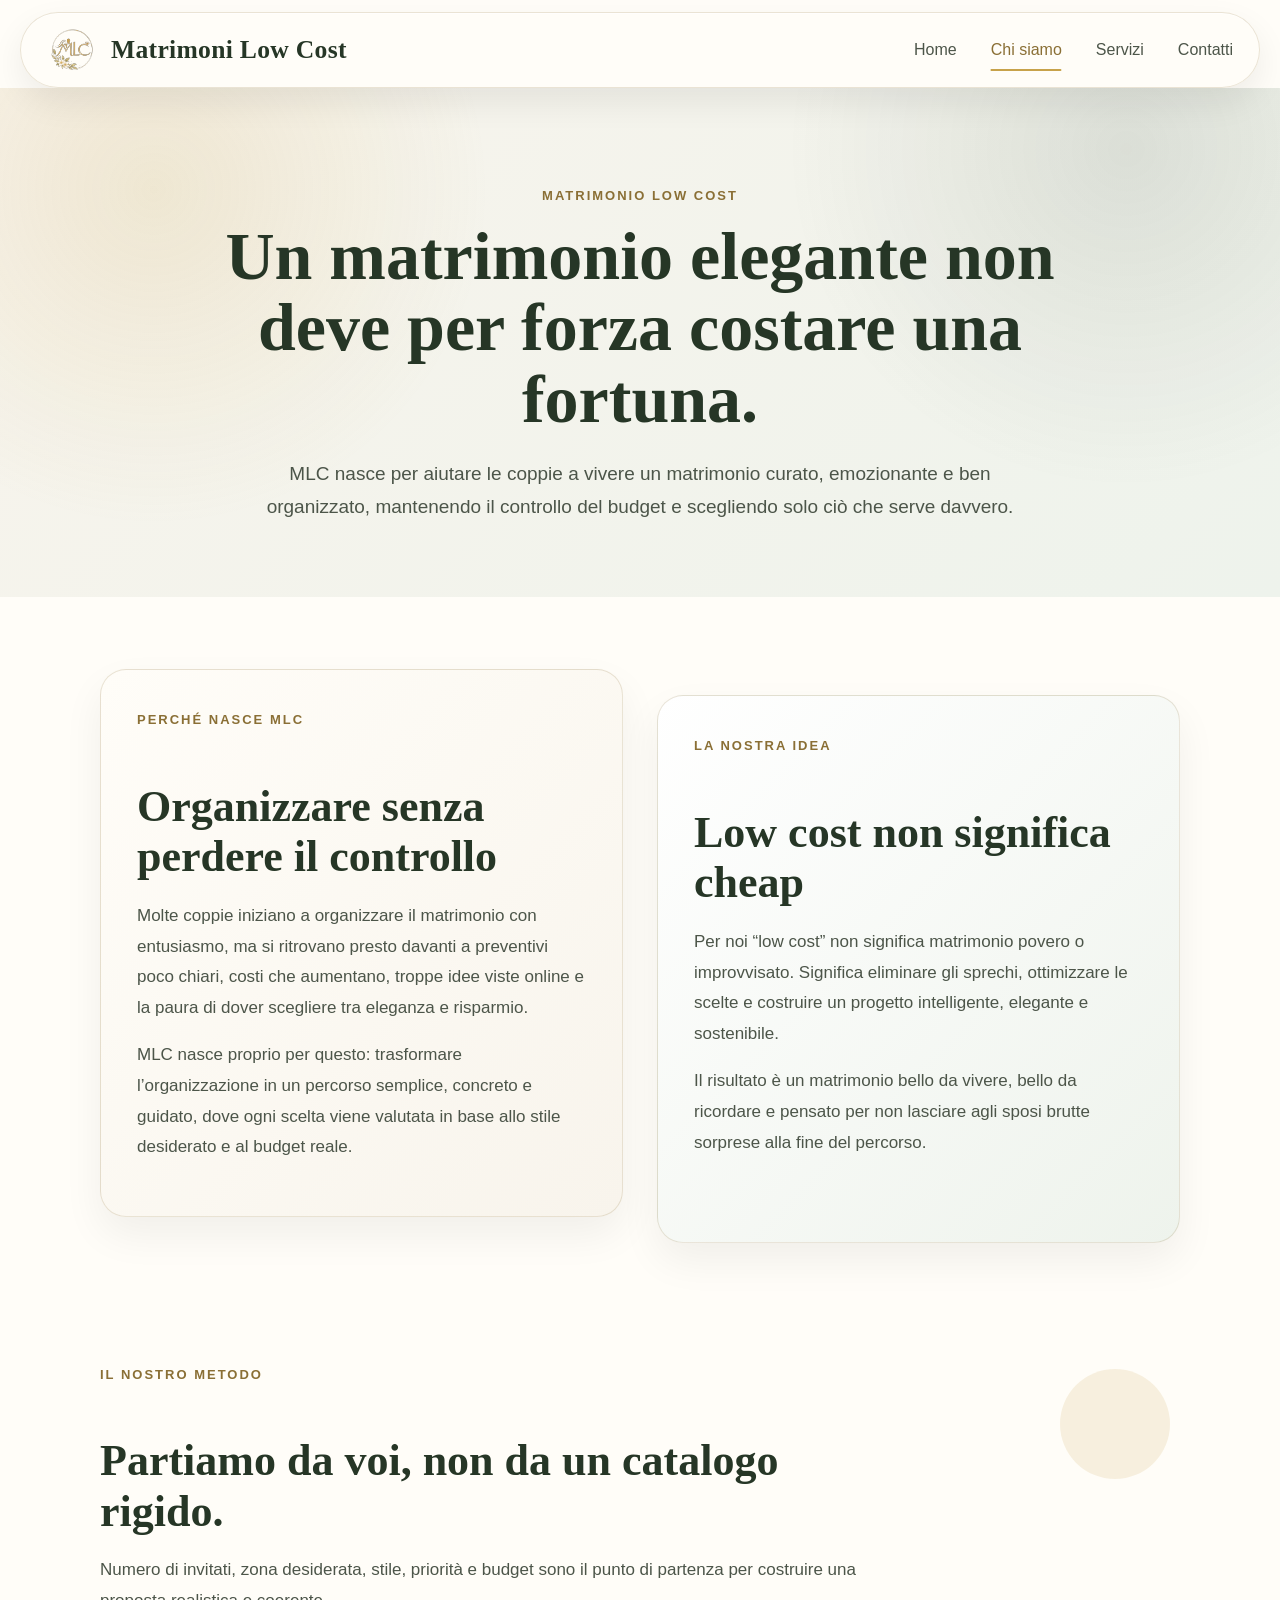
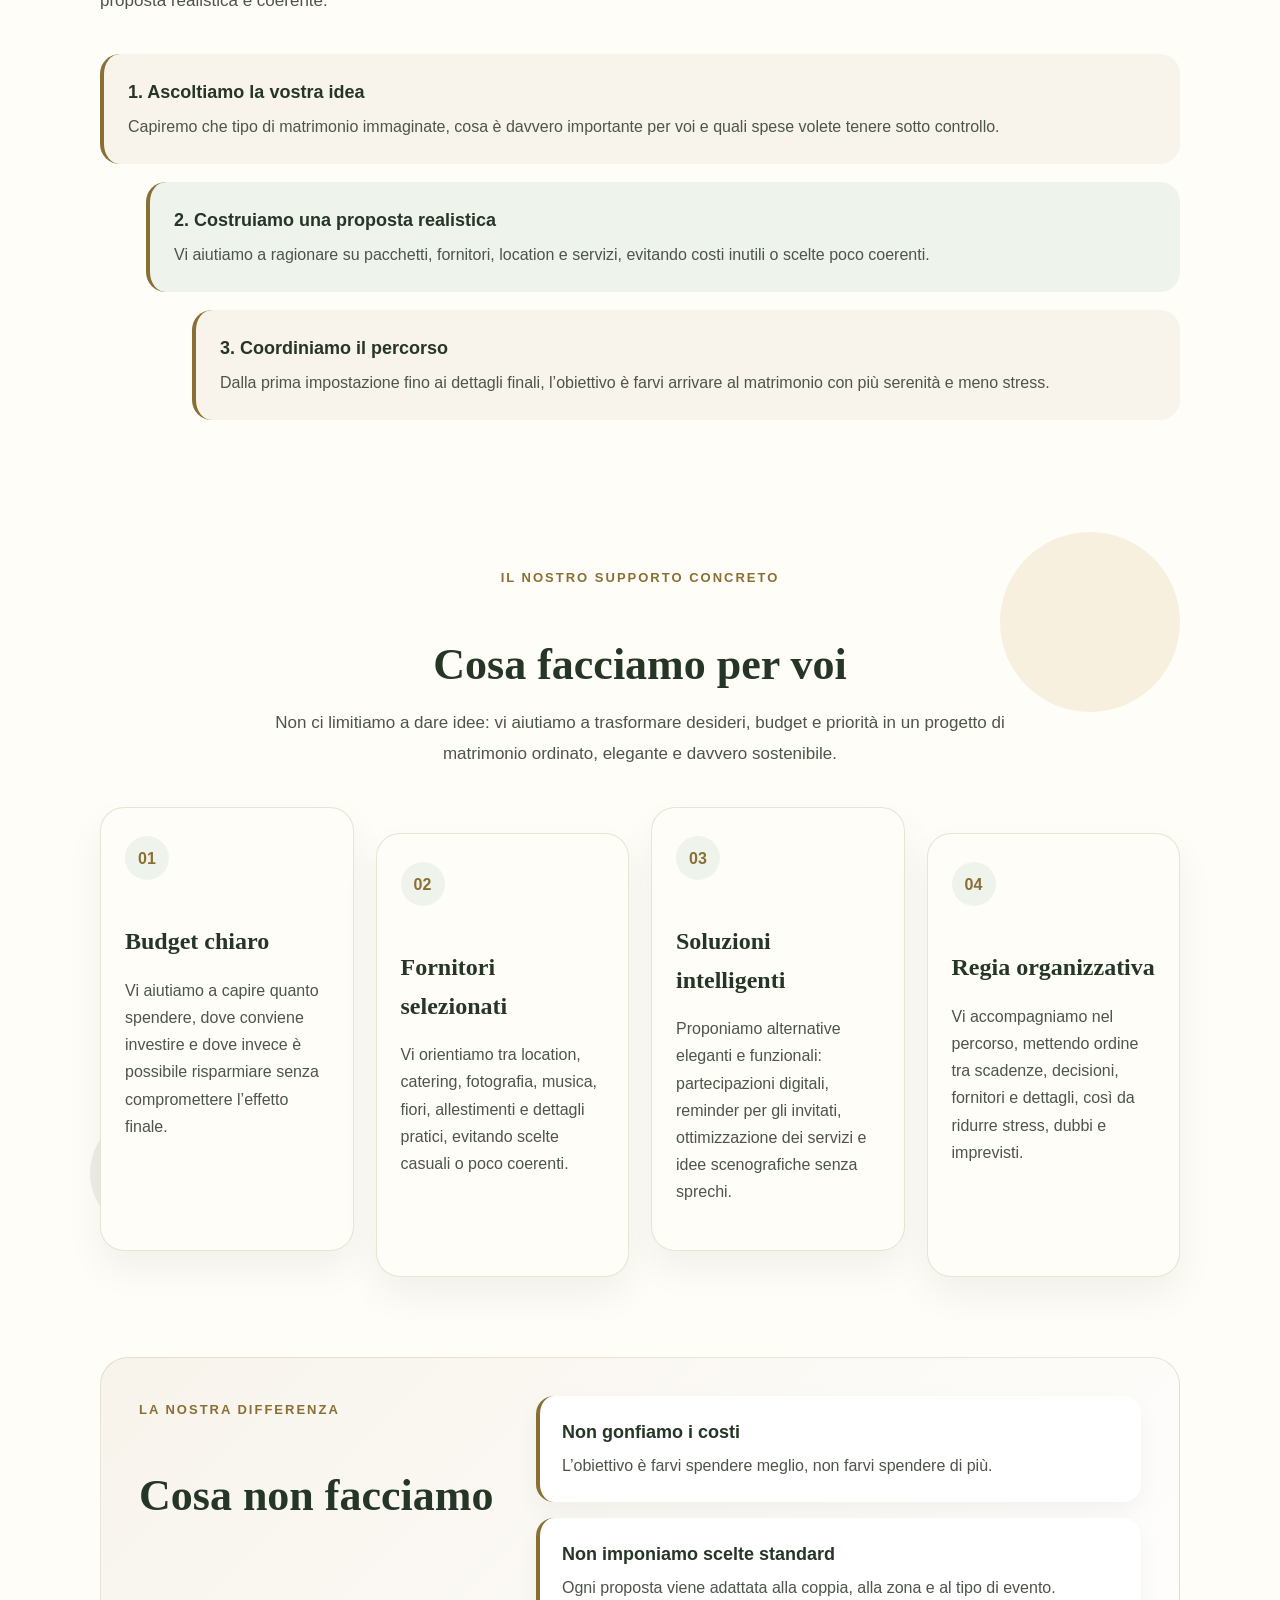
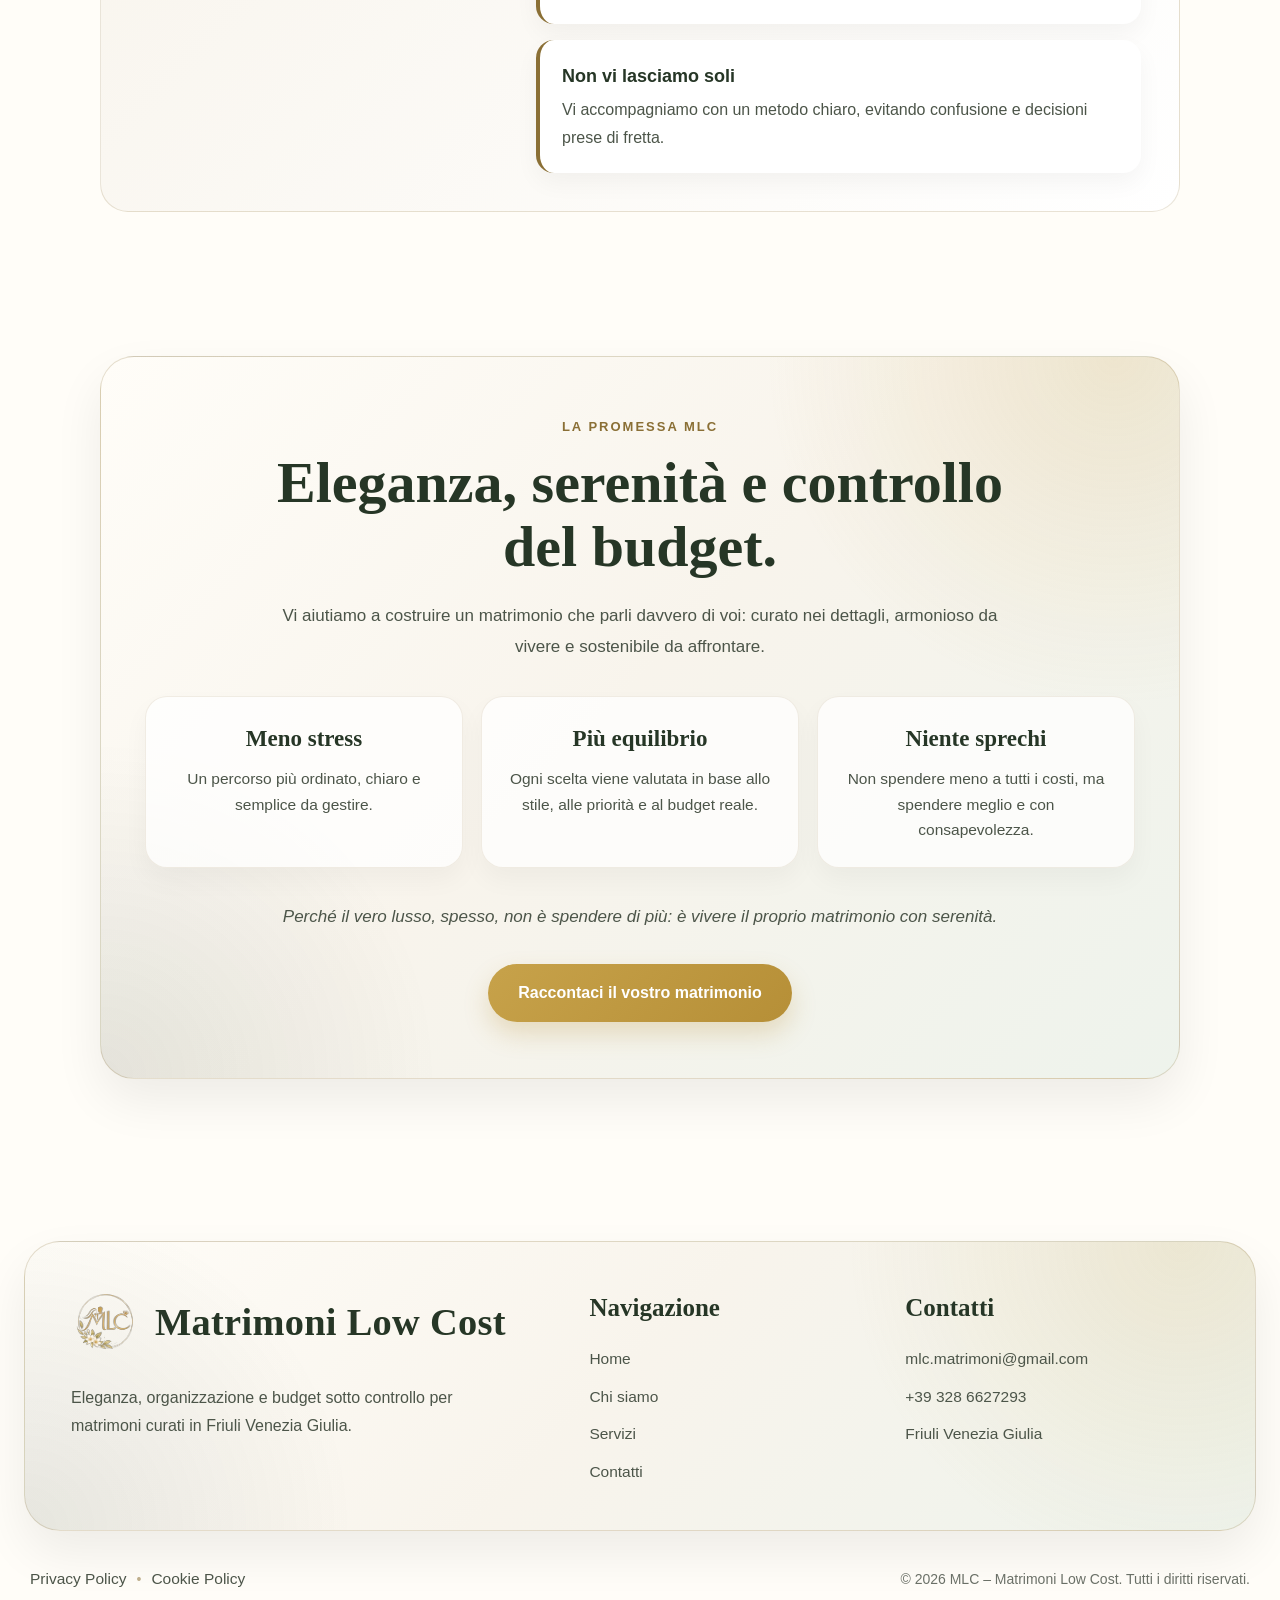
==== commit 28b93953: "Add cookie consent banner and SVG logos - Implemented a cookie consent banner with options for essen" ====
--- a/chi-siamo.html
+++ b/chi-siamo.html
@@ -13,24 +13,7 @@
 
 <body class="chi-siamo">
 
-<header>
-  <a href="index.html">
-    <img src="img/logo.svg" class="logo" alt="MLC Logo">
-  </a>
-
-  <div class="hamburger" id="hamburger">
-    <div></div>
-    <div></div>
-    <div></div>
-  </div>
-
-  <nav id="nav-menu">
-    <a href="index.html">Home</a>
-    <a href="chi-siamo.html">Chi siamo</a>
-    <a href="servizi.html">Servizi</a>
-    <a href="contatti.html">Contatti</a>
-  </nav>
-</header>
+<div id="header-placeholder"></div>
 
 <main>
 
@@ -216,43 +199,10 @@
 
 </main>
 
-<footer>
-  <div class="footer-inner">
-    <a href="index.html" class="footer-brand" aria-label="MLC Home">
-      <img src="img/logo.svg" class="footer-logo" alt="MLC Logo">
-    </a>
-
-    <div class="footer-col">
-      <h3 class="footer-h3">Pagine importanti</h3>
-      <ul class="footer-links-list">
-        <li><a href="index.html" class="footer-link">Home</a></li>
-        <li><a href="chi-siamo.html" class="footer-link">Chi siamo</a></li>
-        <li><a href="servizi.html" class="footer-link">Servizi</a></li>
-        <li><a href="contatti.html" class="footer-link">Contatti</a></li>
-      </ul>
-    </div>
-
-    <div class="footer-col">
-      <h3 class="footer-h3">Contatti</h3>
-      <p>Email: <a href="mailto:mlc.matrimoni@gmail.com" class="footer-link underline">mlc.matrimoni@gmail.com</a></p>
-      <p>Telefono: <a href="tel:+393286627293" class="footer-link underline">+39 3286627293</a></p>
-    </div>
-  </div>
-
-  <div class="footer-meta">
-    <div class="footer-legal">
-      <a href="/privacy.html" class="footer-link">Privacy Policy</a>
-      <span class="footer-divider">-</span>
-      <a href="/cookie-policy.html" class="footer-link">Cookie Policy</a>
-    </div>
-
-    <div class="footer-copy">
-      &copy; 2026 MLC – Matrimoni Low Cost. Tutti i diritti riservati.
-    </div>
-  </div>
-</footer>
+<div id="footer-placeholder"></div>
 
 <script src="js/index.js" defer></script>
 
+<script src="js/layout.js" defer></script>
 </body>
 </html>
--- a/css/index.css
+++ b/css/index.css
@@ -1,807 +1,815 @@
-body{
-margin:0;
-font-family:'Inter',sans-serif;
-background:#f6f1ea;
-color:#2f2f2f;
-line-height:1.6;
-}
-
-/* HEADER */
-
-header{
-	background:white;
-	padding:20px 30px;
-	display:flex;
-	justify-content:space-between;
-	align-items:center;
-	box-shadow:0 4px 10px rgba(0,0,0,0.06);
-	position:sticky;
-	top:0;
-	z-index:10;
-}
-.logo{
-height:55px;
-}
-
-nav a{
-margin-left:25px;
-text-decoration:none;
-color:#555;
-font-weight:500;
-}
-
-nav a:hover{
-color:#b89663;
-}
-
-/* SEZIONE (chi-siamo page) */
-
-body.chi-siamo .section{
-max-width:900px;
-margin:100px auto;
-padding:0 30px;
-}
-
-body.chi-siamo .section h1{
-font-family:'Playfair Display',serif;
-color:#b89663;
-text-align:center;
-font-size:40px;
-margin-bottom:40px;
-}
-
-body.chi-siamo .section p{
-font-size:18px;
-margin-bottom:22px;
-}
-
-/* FOOTER */
-
-footer{
-background:#2f2f2f;
-color:white;
-text-align:center;
-padding:30px;
-margin-top:80px;
-}
-
-/* MOBILE */
-
-@media(max-width:768px){
-
-header{
-padding:20px;
-}
-
-.section h1{
-font-size:32px;
-}
-
-}
-
-
-/* Styles from grazie.html (scoped) */
-
-body.grazie{
-	font-family:'Inter',sans-serif;
-	background:#f6f1ea;
-	color:#2f2f2f;
-}
-
-body.grazie .grazie-viewport{
-	display:flex;
-	justify-content:center;
-	align-items:center;
-	height:100vh;
-	text-align:center;
-}
-
-body.grazie .grazie-viewport h1{
-	color:#b89663;
-	font-size:36px;
-	margin-bottom:20px;
-}
-
-body.grazie .grazie-viewport p{
-	font-size:18px;
-}
-
-body.grazie .grazie-viewport a{
-	display:inline-block;
-	margin-top:30px;
-	padding:12px 24px;
-	background:#b89663;
-	color:white;
-	text-decoration:none;
-	border-radius:30px;
-	font-weight:600;
-}
-
-/* Styles from contatti.html (scoped) */
-body.contatti .section{
-	max-width:900px;
-	margin:100px auto;
-	padding:0 30px;
-	text-align:center;
-}
-
-body.contatti .section h1{
-	font-family:'Playfair Display',serif;
-	color:#b89663;
-	font-size:40px;
-	margin-bottom:20px;
-}
-
-body.contatti .section p{
-	font-size:18px;
-	margin-bottom:30px;
-}
-
-/* CONTACT BOX */
-
-body.contatti .contact-box{
-	background:white;
-	padding:35px;
-	border-radius:14px;
-	box-shadow:0 10px 28px rgba(0,0,0,0.08);
-	max-width:420px;
-	margin:40px auto;
-}
-
-/* FORM */
-
-body.contatti .contact-form{
-	max-width:600px;
-	margin:40px auto 0;
-	display:flex;
-	flex-direction:column;
-	gap:15px;
-}
-
-body.contatti .contact-form input,
-body.contatti .contact-form textarea{
-	padding:14px;
-	border-radius:8px;
-	border:1px solid #ddd;
-	font-family:'Inter',sans-serif;
-	font-size:15px;
-}
-
-body.contatti .contact-form textarea{
-	min-height:120px;
-	resize:vertical;
-}
-
-body.contatti .contact-form button{
-	background:#b89663;
-	color:white;
-	border:none;
-	padding:14px;
-	border-radius:40px;
-	font-weight:600;
-	cursor:pointer;
-}
-
-/* FOOTER (kept for page safety) */
-footer{
-	background:#2f2f2f;
-	color:white;
-	text-align:center;
-	padding:30px;
-	margin-top:80px;
-}
-
-
-
-/* Styles from servizi.html (scoped) */
-body.servizi .section{
-	max-width:1100px;
-	margin:100px auto;
-	padding:0 30px;
-}
-
-body.servizi .section h1{
-	font-family:'Playfair Display',serif;
-	text-align:center;
-	font-size:40px;
-	color:#b89663;
-	margin-bottom:40px;
-}
-
-/* TABELLA */
-
-body.servizi table{
-	width:100%;
-	border-collapse:collapse;
-	margin-top:30px;
-	background:white;
-	border-radius:12px;
-	overflow:hidden;
-	box-shadow:0 6px 18px rgba(0,0,0,0.08);
-}
-
-body.servizi th{
-	background:#f3ebe2;
-	color:#b89663;
-	font-weight:600;
-	padding:14px;
-}
-
-body.servizi td{
-	padding:14px 12px;
-	border-bottom:1px solid #eee;
-}
-
-body.servizi td:first-child{
-	text-align:left;
-	font-weight:500;
-}
-
-body.servizi td{
-	text-align:center;
-}
-
-body.servizi tr:hover{
-	background:#faf7f2;
-}
-
-body.servizi .yes{
-	color:#2e8b57;
-	font-weight:700;
-	font-size:18px;
-}
-
-body.servizi .no{
-	color:#c94a4a;
-	font-weight:700;
-	font-size:18px;
-}
-
-/* PREZZI */
-
-body.servizi .price-info{
-	display:flex;
-	justify-content:center;
-	gap:30px;
-	margin-top:40px;
-	flex-wrap:wrap;
-}
-
-body.servizi .price-box{
-	background:white;
-	border-radius:14px;
-	padding:25px 35px;
-	text-align:center;
-	box-shadow:0 10px 28px rgba(0,0,0,0.08);
-	border:1px solid #eee;
-}
-
-body.servizi .price-box h3{
-	font-family:'Playfair Display',serif;
-	color:#b89663;
-	margin-bottom:10px;
-}
-
-/* EXTRA */
-
-body.servizi .extra{
-	margin-top:60px;
-	padding:30px;
-	border-radius:14px;
-	background:#faf7f2;
-}
-
-body.servizi .extra h2{
-	font-family:'Playfair Display',serif;
-	text-align:center;
-	color:#b89663;
-	margin-bottom:20px;
-}
-
-body.servizi .extra p{
-	text-align:center;
-	margin-bottom:20px;
-}
-
-body.servizi .extra ul{
-	list-style:none;
-	padding:0;
-	max-width:600px;
-	margin:auto;
-}
-
-body.servizi .extra li{
-	margin-bottom:10px;
-}
-
-body.servizi .extra li::before{
-	content:"✓";
-	color:#2e8b57;
-	margin-right:8px;
-}
-
-/* DOWNLOAD */
-
-body.servizi .download-btn{
-	display:block;
-	width:220px;
-	margin:40px auto 0;
-	padding:14px 28px;
-	background:#b89663;
-	color:white;
-	border-radius:40px;
-	text-decoration:none;
-	font-weight:600;
-	text-align:center;
-}
-
-@media(max-width:768px){
-
-header{
-padding:20px;
-}
-
-.section h1{
-font-size:32px;
-}
-
-}
-body{
-	margin:0;
-	font-family:'Inter',sans-serif;
-	background:#f6f1ea;
-	color:#2f2f2f;
-}
-
-/* HEADER */
-header{
-	background:white;
-	padding:20px 30px;
-	display:flex;
-	justify-content:space-between;
-	align-items:center;
-	box-shadow:0 4px 10px rgba(0,0,0,0.06);
-	position:sticky;
-	top:0;
-	z-index:10;
-}
-
-.logo{
-	height:55px;
-}
-
-nav{
-	display:flex;
-	align-items:center;
-	gap:25px;
-}
-
-nav a{
-	text-decoration:none;
-	color:#555;
-	font-weight:500;
-}
-
-nav a:hover{
-	color:#b89663;
-}
-
-/* Hamburger Menu */
-.hamburger{
-	display:none;
-	flex-direction:column;
-	cursor:pointer;
-	gap:5px;
-}
-
-.hamburger div{
-	width:25px;
-	height:3px;
-	background:#555;
-	transition:0.3s;
-}
-
-/* HERO */
-.hero{
-	height:70vh;
-	background:url("https://images.unsplash.com/photo-1519741497674-611481863552") center/cover no-repeat;
-	display:flex;
-	align-items:center;
-	justify-content:center;
-	text-align:center;
-	position:relative;
-}
-
-.hero::before{
-	content:"";
-	position:absolute;
-	inset:0;
-	background:rgba(0,0,0,0.35);
-}
-
-.hero-content{
-	position:relative;
-	color:white;
-	max-width:700px;
-	padding:20px;
-}
-
-.hero h1{
-	font-family:'Playfair Display',serif;
-	font-size:48px;
-	margin-bottom:20px;
-}
-
-.hero p{
-	font-size:20px;
-	margin-bottom:30px;
-}
-
-.btn{
-	background:#b89663;
-	color:white;
-	padding:14px 28px;
-	border-radius:40px;
-	text-decoration:none;
-	font-weight:600;
-}
-
-/* SECTIONS */
-.section{
-	max-width:1100px;
-	margin:80px auto;
-	padding:0 30px;
-}
-
-.section h2{
-	font-family:'Playfair Display',serif;
-	text-align:center;
-	color:#b89663;
-	margin-bottom:40px;
-}
-
-/* FEATURES */
-.features{
-	display:flex;
-	flex-wrap:wrap;
-	justify-content:center;
-	gap:30px;
-}
-
-.feature{
-	flex:1 1 260px;
-	max-width:320px;
-	background:white;
-	padding:30px;
-	border-radius:14px;
-	text-align:center;
-	box-shadow:0 10px 28px rgba(0,0,0,0.08);
-}
-
-/* SERVICES */
-.services{
-	display:flex;
-	flex-wrap:wrap;
-	justify-content:center;
-	gap:30px;
-}
-
-.service{
-	flex:1 1 260px;
-	max-width:320px;
-	background:#faf7f2;
-	padding:25px;
-	border-radius:12px;
-	text-align:center;
-}
-
-/* FORM */
-.contact-form{
-	max-width:600px;
-	margin:40px auto 0;
-	display:flex;
-	flex-direction:column;
-	gap:15px;
+/* =========================================================
+   MLC - CSS GLOBALE SISTEMATO
+   Base, header, footer, layout generale e compatibilità pagine
+   ========================================================= */
+
+*,
+*::before,
+*::after {
+  box-sizing: border-box;
+}
+
+html,
+body {
+  width: 100%;
+  max-width: 100%;
+  overflow-x: hidden;
+}
+
+body {
+  margin: 0;
+  font-family: "Inter", sans-serif;
+  background: #fffdf8;
+  color: #2f2f2f;
+  line-height: 1.6;
+}
+
+main {
+  width: 100%;
+}
+
+img {
+  max-width: 100%;
+  display: block;
+}
+
+/* =========================================================
+   LAYOUT GENERALE - EVITA EFFETTO SITO STRETTO AL CENTRO
+   ========================================================= */
+
+.home-section,
+.mlc-section,
+.contact-section,
+.privacy-section,
+.cookie-section,
+.intro-servizi,
+.pacchetti-section,
+.servizi-extra,
+.cta-final {
+  width: min(100% - 56px, 1380px);
+  max-width: 1380px;
+  margin-left: auto;
+  margin-right: auto;
+}
+
+@media (min-width: 1600px) {
+  .home-section,
+  .mlc-section,
+  .contact-section,
+  .privacy-section,
+  .cookie-section,
+  .intro-servizi,
+  .pacchetti-section,
+  .servizi-extra,
+  .cta-final {
+    width: min(100% - 96px, 1520px);
+    max-width: 1520px;
+  }
+}
+
+@media (max-width: 768px) {
+  .home-section,
+  .mlc-section,
+  .contact-section,
+  .privacy-section,
+  .cookie-section,
+  .intro-servizi,
+  .pacchetti-section,
+  .servizi-extra,
+  .cta-final {
+    width: min(100% - 28px, 100%);
+  }
+}
+
+/* =========================================================
+   HEADER PREMIUM MLC - COMPATTO, LARGO, RESPONSIVE
+   ========================================================= */
+
+.site-header {
+  position: sticky;
+  top: 12px;
+  z-index: 999;
+
+  width: calc(100% - 40px);
+  max-width: none;
+
+  margin: 12px auto 0;
+  padding: 12px 26px;
+
+  display: flex;
+  align-items: center;
+  justify-content: space-between;
+  gap: 28px;
+
+  background: rgba(255, 253, 248, 0.90);
+  backdrop-filter: blur(16px);
+  -webkit-backdrop-filter: blur(16px);
+
+  border: 1px solid rgba(138, 111, 53, 0.18);
+  border-radius: 999px;
+
+  box-shadow:
+    0 14px 34px rgba(0, 0, 0, 0.07),
+    inset 0 1px 0 rgba(255, 255, 255, 0.65);
+}
+
+.header-brand {
+  display: flex;
+  align-items: center;
+  gap: 14px;
+  text-decoration: none;
+  min-width: 0;
+}
+
+.header-brand .logo {
+  width: 50px;
+  height: 50px;
+  object-fit: contain;
+  flex: 0 0 auto;
+}
+
+.brand-title-only {
+  font-family: "Playfair Display", serif;
+  font-size: clamp(24px, 2vw, 34px);
+  font-weight: 700;
+  line-height: 1;
+  color: #263626;
+  letter-spacing: 0.3px;
+  white-space: nowrap;
+}
+
+.main-nav {
+  display: flex;
+  align-items: center;
+  gap: 34px;
+}
+
+.main-nav a {
+  position: relative;
+  text-decoration: none;
+  color: #4c5549;
+  font-size: 16px;
+  font-weight: 500;
+  padding: 8px 0;
+  transition: 0.25s ease;
+}
+
+.main-nav a::after {
+  content: "";
+  position: absolute;
+  left: 50%;
+  bottom: 0;
+  width: 0;
+  height: 2px;
+  border-radius: 999px;
+  background: #c7a24a;
+  transform: translateX(-50%);
+  transition: 0.25s ease;
+}
+
+.main-nav a:hover,
+.main-nav a.active-link {
+  color: #8a6f35;
+}
+
+.main-nav a:hover::after,
+.main-nav a.active-link::after {
+  width: 100%;
+}
+
+.hamburger {
+  display: none;
+  width: 42px;
+  height: 42px;
+  border: none;
+  border-radius: 50%;
+  background: #fffdf8;
+  cursor: pointer;
+  align-items: center;
+  justify-content: center;
+  flex-direction: column;
+  gap: 5px;
+  box-shadow: 0 8px 20px rgba(0, 0, 0, 0.08);
+  flex: 0 0 auto;
+}
+
+.hamburger span {
+  width: 20px;
+  height: 2px;
+  background: #263626;
+  border-radius: 999px;
+  transition: 0.25s ease;
+}
+
+.hamburger.active span:nth-child(1) {
+  transform: translateY(7px) rotate(45deg);
+}
+
+.hamburger.active span:nth-child(2) {
+  opacity: 0;
+}
+
+.hamburger.active span:nth-child(3) {
+  transform: translateY(-7px) rotate(-45deg);
+}
+
+@media (max-width: 920px) {
+  .site-header {
+    top: 10px;
+    width: calc(100% - 22px);
+    margin-top: 10px;
+    padding: 11px 14px;
+    border-radius: 24px;
+    overflow: visible;
+  }
+
+  .header-brand .logo {
+    width: 44px;
+    height: 44px;
+  }
+
+  .brand-title-only {
+    font-size: 22px;
+  }
+
+  .hamburger {
+    display: flex;
+  }
+
+  .main-nav {
+    position: absolute;
+    top: calc(100% + 10px);
+    left: 0;
+    right: 0;
+    z-index: 1000;
+
+    display: none;
+    flex-direction: column;
+    align-items: stretch;
+    gap: 8px;
+
+    width: 100%;
+    padding: 16px;
+
+    border-radius: 22px;
+    background: #fffdf8;
+    border: 1px solid rgba(138, 111, 53, 0.22);
+
+    box-shadow:
+      0 24px 60px rgba(0, 0, 0, 0.18),
+      inset 0 1px 0 rgba(255, 255, 255, 0.8);
+  }
+
+  .main-nav.active {
+    display: flex;
+  }
+
+  .main-nav a {
+    display: block;
+    width: 100%;
+    padding: 15px 18px;
+    border-radius: 16px;
+    color: #263626;
+    background: rgba(248, 244, 236, 0.72);
+    font-size: 16px;
+    font-weight: 600;
+  }
+
+  .main-nav a:hover,
+  .main-nav a.active-link {
+    background: #eef3ec;
+    color: #8a6f35;
+  }
+
+  .main-nav a::after {
+    display: none;
+  }
+}
+
+@media (max-width: 520px) {
+  .site-header {
+    width: calc(100% - 16px);
+    padding: 10px 12px;
+  }
+
+  .header-brand {
+    gap: 10px;
+  }
+
+  .header-brand .logo {
+    width: 40px;
+    height: 40px;
+  }
+
+  .brand-title-only {
+    font-size: 18px;
+    line-height: 1.05;
+    white-space: normal;
+  }
+}
+
+/* FOOTER PREMIUM MLC */
+
+.site-footer {
+  margin: 90px auto 0;
+  padding: 0 24px 28px;
+  background: transparent;
+  color: #263626;
+}
+
+.footer-shell {
+  width: min(100%, 1380px);
+  margin: 0 auto;
+  padding: 46px;
+
+  display: grid;
+  grid-template-columns: 1.4fr 0.8fr 0.9fr;
+  gap: 46px;
+  align-items: start;
+
+  border-radius: 36px;
+
+  background:
+    radial-gradient(circle at 94% 0%, rgba(199, 162, 74, 0.16), transparent 28%),
+    radial-gradient(circle at 0% 100%, rgba(38, 54, 38, 0.10), transparent 26%),
+    linear-gradient(135deg, #fffdf8 0%, #f8f4ec 48%, #eef3ec 100%);
+
+  border: 1px solid rgba(138, 111, 53, 0.22);
+
+  box-shadow:
+    0 22px 50px rgba(0, 0, 0, 0.07);
+}
+
+.footer-brand-area p {
+  max-width: 440px;
+  margin-top: 20px;
+  color: #4c5549;
+  line-height: 1.75;
+  font-size: 16px;
+}
+
+.footer-brand {
+  display: inline-flex;
+  align-items: center;
+  gap: 16px;
+  text-decoration: none;
+}
+
+.footer-logo {
+  width: 68px;
+  height: 68px;
+  object-fit: contain;
+}
+
+.footer-brand-text {
+  font-family: "Playfair Display", serif;
+  font-size: clamp(28px, 3vw, 42px);
+  line-height: 1;
+  font-weight: 700;
+  color: #263626;
+  letter-spacing: 0.3px;
+}
+
+.footer-col {
+  display: flex;
+  flex-direction: column;
+  align-items: flex-start;
+  text-align: left;
+}
+
+.footer-h3 {
+  margin: 0 0 18px;
+  font-family: "Playfair Display", serif;
+  font-size: 25px;
+  color: #263626;
+}
+
+.footer-links-list {
+  list-style: none;
+  padding: 0;
+  margin: 0;
+  display: grid;
+  gap: 12px;
+}
+
+.footer-link,
+.footer-muted {
+  color: #4c5549;
+  text-decoration: none;
+  font-size: 15.5px;
+  line-height: 1.5;
+}
+
+.footer-link {
+  position: relative;
+  transition: 0.25s ease;
+}
+
+.footer-link:hover {
+  color: #8a6f35;
+}
+
+.footer-bottom {
+  width: min(100%, 1380px);
+  margin: 18px auto 0;
+  padding: 18px 6px 0;
+
+  display: flex;
+  align-items: center;
+  justify-content: space-between;
+  gap: 18px;
+  flex-wrap: wrap;
+
+  color: #6a7067;
+  font-size: 14px;
+}
+
+.footer-legal {
+  display: flex;
+  align-items: center;
+  gap: 10px;
+}
+
+.footer-divider {
+  color: rgba(138, 111, 53, 0.55);
+}
+
+.footer-copy {
+  color: #6a7067;
+}
+
+@media (max-width: 900px) {
+  .footer-shell {
+    grid-template-columns: 1fr;
+    padding: 34px 26px;
+    gap: 34px;
+  }
+
+  .footer-bottom {
+    flex-direction: column;
+    text-align: center;
+  }
+}
+
+@media (max-width: 520px) {
+  .site-footer {
+    padding: 0 14px 24px;
+  }
+
+  .footer-brand {
+    align-items: flex-start;
+  }
+
+  .footer-logo {
+    width: 56px;
+    height: 56px;
+  }
+
+  .footer-brand-text {
+    font-size: 27px;
+  }
+
+  .footer-shell {
+    border-radius: 28px;
+  }
+}
+
+/* =========================================================
+   COMPATIBILITÀ VECCHIE SEZIONI / PAGINE RESIDUE
+   ========================================================= */
+
+.section {
+  max-width: 1380px;
+  width: min(100% - 56px, 1380px);
+  margin: 80px auto;
+  padding: 0;
+}
+
+.section h2 {
+  font-family: "Playfair Display", serif;
+  text-align: center;
+  color: #b89663;
+  margin-bottom: 40px;
+}
+
+body.chi-siamo .section,
+body.contatti .section,
+body.servizi .section {
+  max-width: 1380px;
+  width: min(100% - 56px, 1380px);
+  margin: 100px auto;
+  padding: 0;
+}
+
+body.chi-siamo .section h1,
+body.contatti .section h1,
+body.servizi .section h1 {
+  font-family: "Playfair Display", serif;
+  color: #b89663;
+  text-align: center;
+  font-size: 40px;
+  margin-bottom: 40px;
+}
+
+body.chi-siamo .section p,
+body.contatti .section p {
+  font-size: 18px;
+  margin-bottom: 22px;
+}
+
+@media (max-width: 768px) {
+  .section,
+  body.chi-siamo .section,
+  body.contatti .section,
+  body.servizi .section {
+    width: min(100% - 28px, 100%);
+  }
+
+  .section h1,
+  .section h2,
+  body.chi-siamo .section h1,
+  body.contatti .section h1,
+  body.servizi .section h1 {
+    font-size: 32px;
+  }
+}
+
+/* =========================================================
+   VECCHI COMPONENTI ANCORA EVENTUALMENTE USATI
+   ========================================================= */
+
+.hero {
+  height: 70vh;
+  background: url("https://images.unsplash.com/photo-1519741497674-611481863552") center/cover no-repeat;
+  display: flex;
+  align-items: center;
+  justify-content: center;
+  text-align: center;
+  position: relative;
+}
+
+.hero::before {
+  content: "";
+  position: absolute;
+  inset: 0;
+  background: rgba(0,0,0,0.35);
+}
+
+.hero-content {
+  position: relative;
+  color: white;
+  max-width: 700px;
+  padding: 20px;
+}
+
+.hero h1 {
+  font-family: "Playfair Display", serif;
+  font-size: 48px;
+  margin-bottom: 20px;
+}
+
+.hero p {
+  font-size: 20px;
+  margin-bottom: 30px;
+}
+
+.btn {
+  background: #b89663;
+  color: white;
+  padding: 14px 28px;
+  border-radius: 40px;
+  text-decoration: none;
+  font-weight: 600;
+}
+
+.features,
+.services {
+  display: flex;
+  flex-wrap: wrap;
+  justify-content: center;
+  gap: 30px;
+}
+
+.feature {
+  flex: 1 1 260px;
+  max-width: 320px;
+  background: white;
+  padding: 30px;
+  border-radius: 14px;
+  text-align: center;
+  box-shadow: 0 10px 28px rgba(0,0,0,0.08);
+}
+
+.service {
+  flex: 1 1 260px;
+  max-width: 320px;
+  background: #faf7f2;
+  padding: 25px;
+  border-radius: 12px;
+  text-align: center;
+}
+
+/* FORM VECCHI / GENERICI */
+
+.contact-form {
+  max-width: 600px;
+  margin: 40px auto 0;
+  display: flex;
+  flex-direction: column;
+  gap: 15px;
 }
 
 .contact-form input,
-.contact-form textarea{
-	padding:14px;
-	border-radius:8px;
-	border:1px solid #ddd;
-	font-family:'Inter',sans-serif;
-	font-size:15px;
-}
-
-.contact-form textarea{
-	min-height:120px;
-	resize:vertical;
-}
-
-.contact-form button{
-	background:#b89663;
-	color:white;
-	border:none;
-	padding:14px;
-	border-radius:40px;
-	font-weight:600;
-	cursor:pointer;
-}
-
-/* Success message */
-#successMessage{
-	text-align:center;
-	color:#b89663;
-	margin-top:20px;
-	font-weight:600;
-	display:none;
-}
-
-/* FOOTER */
-footer{
-	background:#2f2f2f;
-	color:white;
-	text-align:center;
-	padding:40px 24px 28px;
-	margin-top:80px;
-}
-
-.footer-inner{
-	max-width:1100px;
-	margin:0 auto;
-	padding:0 0 28px;
-	display:grid;
-	grid-template-columns:minmax(0, 1fr) minmax(0, 1.2fr) minmax(0, 1fr);
-	align-items:start;
-	gap:36px;
-	color:white;
-	font-family:'Inter',sans-serif;
-	border-bottom:1px solid rgba(255,255,255,0.12);
-}
-
-.footer-brand{
-	display:flex;
-	align-items:center;
-	justify-content:flex-start;
-	text-decoration:none;
-}
-
-.footer-logo{
-	height:clamp(56px, 9vw, 88px);
-	width:auto;
-	display:block;
-}
-
-.footer-col{
-	display:flex;
-	flex-direction:column;
-	align-items:center;
-	text-align:center;
-}
-
-.footer-inner > .footer-col:last-child{
-	align-items:flex-end;
-	text-align:right;
-}
-
-.footer-h3{
-	color:#b89663;
-	margin:0 0 12px;
-}
-
-.footer-col p{
-	margin:8px 0;
-}
-
-.footer-links-list{
-	list-style:none;
-	padding:0;
-	margin:0;
-	display:grid;
-	gap:10px;
-}
-
-.footer-link{color:white;text-decoration:none;}
-.footer-link.underline{text-decoration:underline;}
-
-.footer-meta{
-	max-width:1100px;
-	margin:0 auto;
-	padding-top:18px;
-	display:flex;
-	flex-direction:column;
-	align-items:center;
-	gap:12px;
-}
-
-.footer-legal{
-	display:flex;
-	justify-content:center;
-	align-items:center;
-	flex-wrap:wrap;
-	gap:12px;
-	font-size:15px;
-	color:#d9d2c7;
-}
-
-.footer-legal .footer-link{
-	color:#f3ede4;
-}
-
-.footer-divider{
-	color:rgba(255,255,255,0.45);
-}
-
-.footer-copy{
-	text-align:center;
-	color:#ccc;
-	font-size:14px;
-}
-
-.privacy-banner{
-	position:fixed;
-	left:0;
-	right:0;
-	bottom:0;
-	z-index:1200;
-	padding:16px 20px;
-	background:rgba(34,34,34,0.96);
-	color:#fff;
-	box-shadow:0 -12px 30px rgba(0,0,0,0.18);
-	backdrop-filter:blur(8px);
-}
-
-.privacy-banner[hidden]{
-	display:none;
-}
-
-.privacy-banner__inner{
-	max-width:1100px;
-	margin:0 auto;
-	display:flex;
-	align-items:center;
-	justify-content:space-between;
-	gap:18px 24px;
-}
-
-.privacy-banner__text{
-	margin:0;
-	font-size:15px;
-	line-height:1.6;
-}
-
-.privacy-banner__link{
-	color:#7ddcff;
-	text-decoration:none;
-	font-weight:600;
-}
-
-.privacy-banner__link:hover{
-	text-decoration:underline;
-}
-
-.privacy-banner__button{
-	flex:0 0 auto;
-	padding:10px 18px;
-	border:none;
-	border-radius:999px;
-	background:#b89663;
-	color:#fff;
-	font-weight:600;
-	cursor:pointer;
-	transition:transform 0.2s ease, box-shadow 0.2s ease;
-}
-
-.privacy-banner__button:hover{
-	transform:translateY(-1px);
-	box-shadow:0 8px 18px rgba(0,0,0,0.2);
-}
-
-body.has-privacy-banner{
-	padding-bottom:96px;
-}
-
-/* MOBILE */
-@media (max-width:768px){
-
-	nav{
-		position:fixed;
-		top:0;
-		right:-100%;
-		flex-direction:column;
-		width:200px;
-		height:100%;
-		background:white;
-		padding:60px 20px;
-		transition:0.3s;
-		box-shadow:-2px 0 10px rgba(0, 0, 0, 0.753);
-		z-index:999;
-	}
-
-	nav.show{
-		right:0;
-	}
-
-	.hamburger{
-		display:flex;
-	}
-
-	/* Animazione hamburger -> X */
-	.hamburger.active div:nth-child(1){
-		transform: rotate(45deg) translate(5px, 5px);
-	}
-
-	.hamburger.active div:nth-child(2){
-		opacity: 0;
-	}
-
-	.hamburger.active div:nth-child(3){
-		transform: rotate(-45deg) translate(6px, -6px);
-	}
-
-	/* Colore elegante quando attivo */
-	.hamburger.active div{
-		background:rgba(0, 0, 0, 0.753);
-	}
-
-	.hamburger{
-	position:relative;
-	z-index:1000;
-}
-
-	.footer-inner{
-		padding:0 0 24px;
-		grid-template-columns:1fr;
-		gap:28px;
-		text-align:center;
-	}
-
-	.footer-brand{
-		justify-content:center;
-	}
-
-	.footer-col{
-		width:100%;
-		align-items:center;
-		text-align:center;
-	}
-
-	.footer-meta{
-		padding-top:16px;
-		gap:10px;
-	}
-
-	.footer-legal{
-		font-size:14px;
-		gap:10px;
-	}
-
-	.privacy-banner{
-		padding:14px 16px;
-	}
-
-	.privacy-banner__inner{
-		flex-direction:column;
-		align-items:stretch;
-		text-align:center;
-		gap:14px;
-	}
-
-	.privacy-banner__text{
-		font-size:14px;
-	}
-
-	.privacy-banner__button{
-		width:100%;
-	}
-
-	body.has-privacy-banner{
-		padding-bottom:150px;
-	}
-
-}
-
-/* ===== BOTTONI ANIMATI ===== */
+.contact-form textarea {
+  padding: 14px;
+  border-radius: 8px;
+  border: 1px solid #ddd;
+  font-family: "Inter", sans-serif;
+  font-size: 15px;
+}
+
+.contact-form textarea {
+  min-height: 120px;
+  resize: vertical;
+}
+
+.contact-form button {
+  background: #b89663;
+  color: white;
+  border: none;
+  padding: 14px;
+  border-radius: 40px;
+  font-weight: 600;
+  cursor: pointer;
+}
+
+#successMessage {
+  text-align: center;
+  color: #b89663;
+  margin-top: 20px;
+  font-weight: 600;
+  display: none;
+}
+
+/* GRAZIE */
+
+body.grazie {
+  font-family: "Inter", sans-serif;
+  background: #f6f1ea;
+  color: #2f2f2f;
+}
+
+body.grazie .grazie-viewport {
+  display: flex;
+  justify-content: center;
+  align-items: center;
+  min-height: 100vh;
+  text-align: center;
+  padding: 40px 20px;
+}
+
+body.grazie .grazie-viewport h1 {
+  color: #b89663;
+  font-size: 36px;
+  margin-bottom: 20px;
+}
+
+body.grazie .grazie-viewport p {
+  font-size: 18px;
+}
+
+body.grazie .grazie-viewport a {
+  display: inline-block;
+  margin-top: 30px;
+  padding: 12px 24px;
+  background: #b89663;
+  color: white;
+  text-decoration: none;
+  border-radius: 30px;
+  font-weight: 600;
+}
+
+/* SERVIZI VECCHI / TABELLE EVENTUALI */
+
+body.servizi table {
+  width: 100%;
+  border-collapse: collapse;
+  margin-top: 30px;
+  background: white;
+  border-radius: 12px;
+  overflow: hidden;
+  box-shadow: 0 6px 18px rgba(0,0,0,0.08);
+}
+
+body.servizi th {
+  background: #f3ebe2;
+  color: #b89663;
+  font-weight: 600;
+  padding: 14px;
+}
+
+body.servizi td {
+  padding: 14px 12px;
+  border-bottom: 1px solid #eee;
+  text-align: center;
+}
+
+body.servizi td:first-child {
+  text-align: left;
+  font-weight: 500;
+}
+
+body.servizi tr:hover {
+  background: #faf7f2;
+}
+
+body.servizi .yes {
+  color: #2e8b57;
+  font-weight: 700;
+  font-size: 18px;
+}
+
+body.servizi .no {
+  color: #c94a4a;
+  font-weight: 700;
+  font-size: 18px;
+}
+
+body.servizi .price-info {
+  display: flex;
+  justify-content: center;
+  gap: 30px;
+  margin-top: 40px;
+  flex-wrap: wrap;
+}
+
+body.servizi .price-box {
+  background: white;
+  border-radius: 14px;
+  padding: 25px 35px;
+  text-align: center;
+  box-shadow: 0 10px 28px rgba(0,0,0,0.08);
+  border: 1px solid #eee;
+}
+
+body.servizi .price-box h3 {
+  font-family: "Playfair Display", serif;
+  color: #b89663;
+  margin-bottom: 10px;
+}
+
+body.servizi .extra {
+  margin-top: 60px;
+  padding: 30px;
+  border-radius: 14px;
+  background: #faf7f2;
+}
+
+body.servizi .extra h2 {
+  font-family: "Playfair Display", serif;
+  text-align: center;
+  color: #b89663;
+  margin-bottom: 20px;
+}
+
+body.servizi .extra p {
+  text-align: center;
+  margin-bottom: 20px;
+}
+
+body.servizi .extra ul {
+  list-style: none;
+  padding: 0;
+  max-width: 600px;
+  margin: auto;
+}
+
+body.servizi .extra li {
+  margin-bottom: 10px;
+}
+
+body.servizi .extra li::before {
+  content: "✓";
+  color: #2e8b57;
+  margin-right: 8px;
+}
+
+body.servizi .download-btn {
+  display: block;
+  width: 220px;
+  margin: 40px auto 0;
+  padding: 14px 28px;
+  background: #b89663;
+  color: white;
+  border-radius: 40px;
+  text-decoration: none;
+  font-weight: 600;
+  text-align: center;
+}
+
+/* =========================================================
+   BOTTONI ANIMATI
+   ========================================================= */
 
 .text-box {
   text-align: center;
@@ -813,13 +821,12 @@
 .contact-form button,
 body.contatti .contact-form button,
 body.grazie .grazie-viewport a {
-  position: relative; /* fix per non rompere layout */
+  position: relative;
   display: inline-block;
   transition: transform 0.3s ease, box-shadow 0.3s ease;
   z-index: 1;
 }
 
-/* effetto hover */
 .btn:hover,
 body.servizi .download-btn:hover,
 .contact-form button:hover,
@@ -838,7 +845,6 @@
   box-shadow: 0 5px 10px rgba(0,0,0,0.2);
 }
 
-/* effetto espansione */
 .btn::after,
 body.servizi .download-btn::after,
 .contact-form button::after,
@@ -865,7 +871,6 @@
   opacity: 0;
 }
 
-/* animazione ingresso */
 .btn-animated,
 body.servizi .download-btn,
 .contact-form button,
@@ -880,6 +885,7 @@
     opacity: 0;
     transform: translateY(30px);
   }
+
   100% {
     opacity: 1;
     transform: translateY(0);
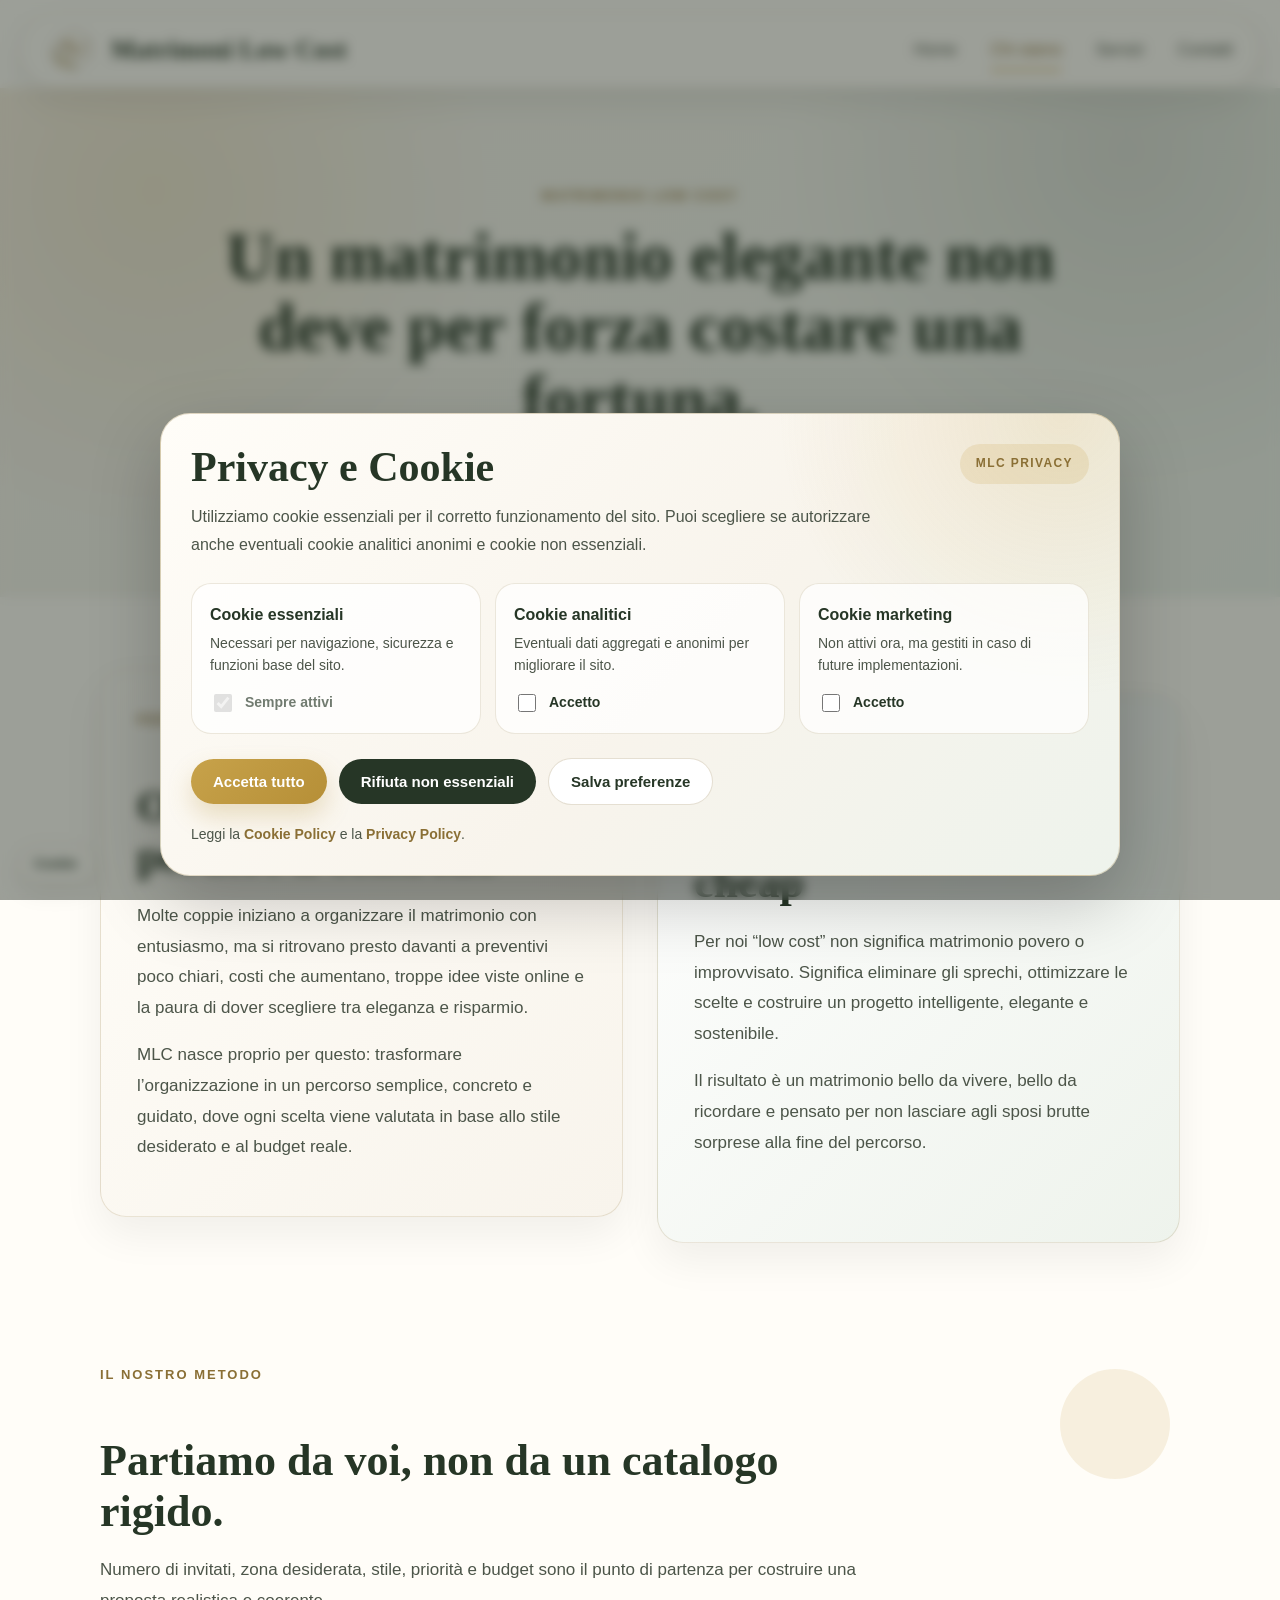
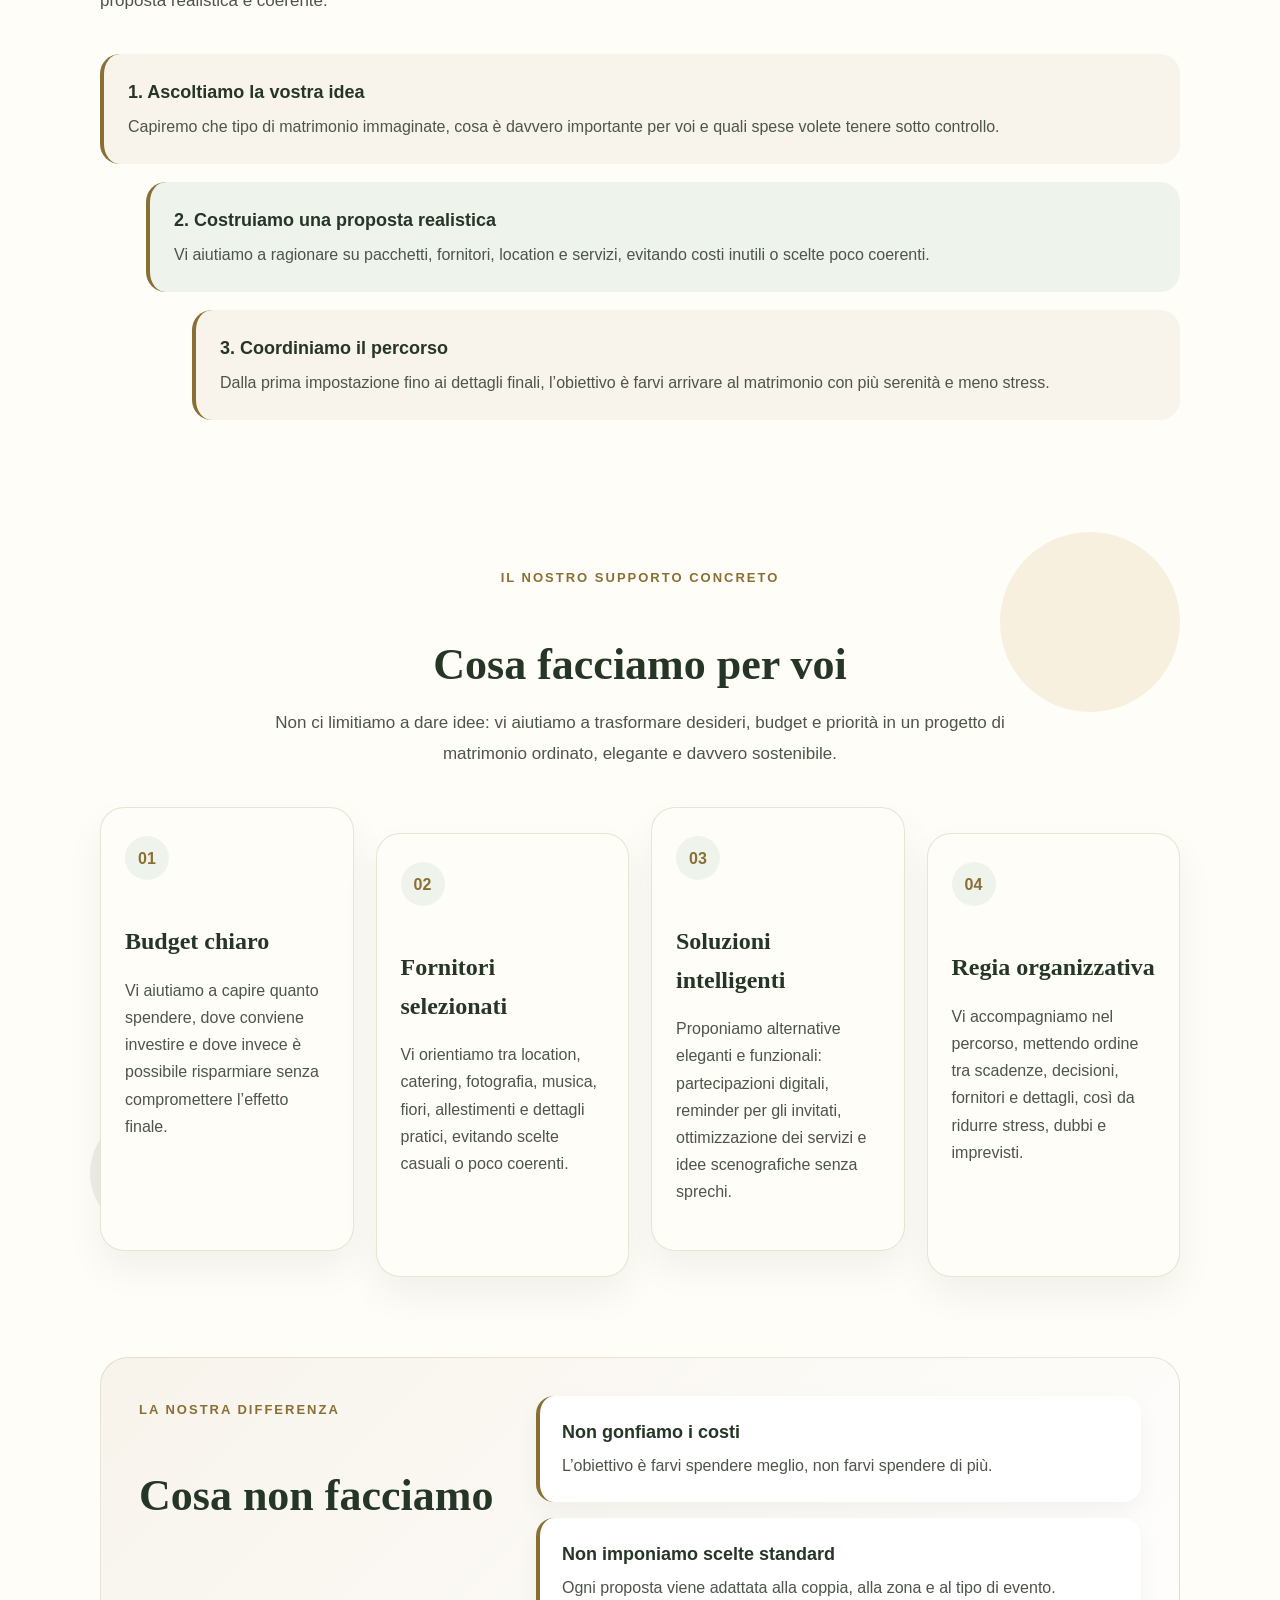
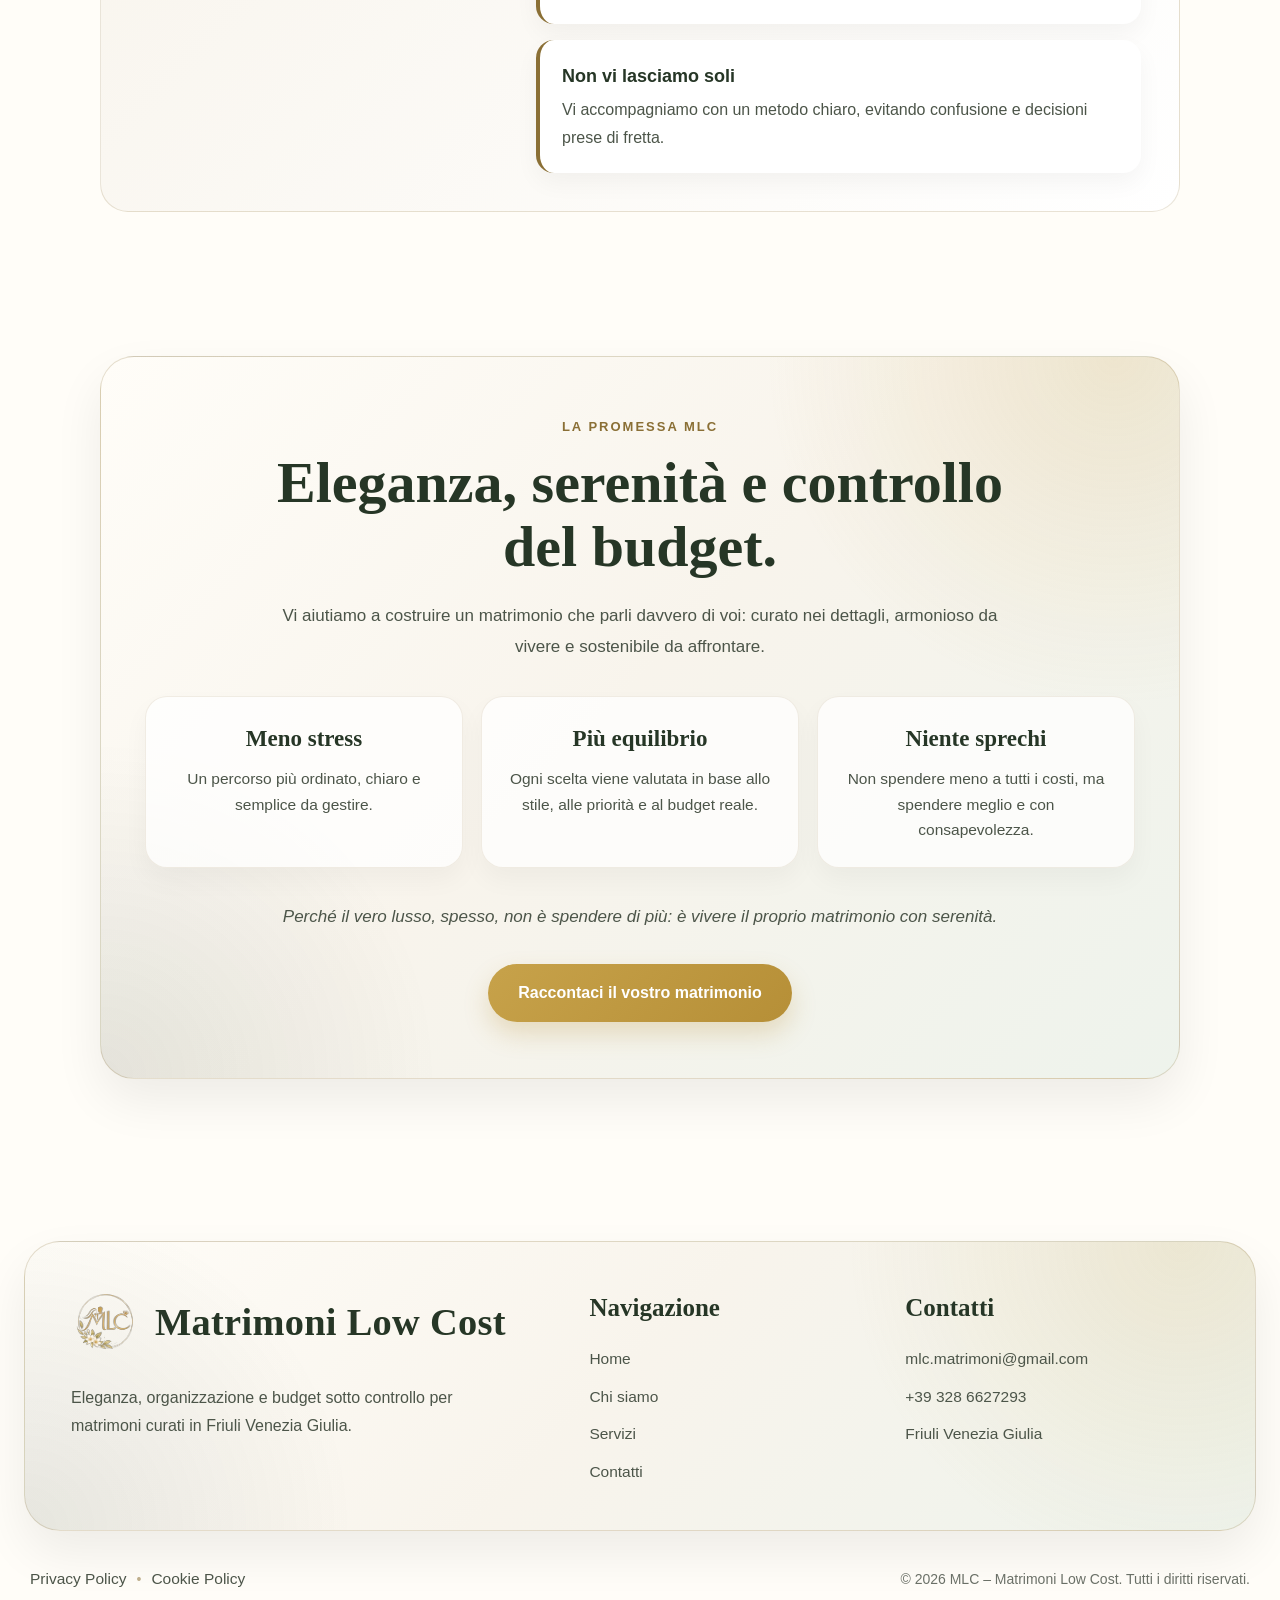
==== commit 0c5cc25b: "sistemate alcune cose" ====
--- a/chi-siamo.html
+++ b/chi-siamo.html
@@ -9,8 +9,10 @@
 
   <link rel="stylesheet" href="css/index.css">
   <link rel="stylesheet" href="css/chi-siamo.css">
+  <link rel="stylesheet" href="css/cookie-banner.css">
 </head>
 
+<script src="js/cookie-banner.js" defer></script>
 <body class="chi-siamo">
 
 <div id="header-placeholder"></div>
--- a/css/cookie-banner.css
+++ b/css/cookie-banner.css
@@ -0,0 +1,287 @@
+.cookie-consent-overlay {
+  position: fixed;
+  inset: 0;
+  z-index: 9998;
+  background: rgba(20, 30, 20, 0.42);
+  backdrop-filter: blur(6px);
+  display: none;
+}
+
+.cookie-consent {
+  position: fixed;
+  left: 50%;
+  bottom: 24px;
+  transform: translateX(-50%);
+  z-index: 9999;
+
+  width: min(960px, calc(100% - 32px));
+  max-height: calc(100vh - 48px);
+  overflow-y: auto;
+
+  background:
+    radial-gradient(circle at 94% 0%, rgba(199, 162, 74, 0.18), transparent 28%),
+    linear-gradient(135deg, #fffdf8 0%, #f8f4ec 55%, #eef3ec 100%);
+
+  border: 1px solid rgba(138, 111, 53, 0.26);
+  border-radius: 30px;
+  box-shadow: 0 26px 70px rgba(0, 0, 0, 0.22);
+
+  padding: 30px;
+  display: none;
+}
+
+.cookie-consent.show,
+.cookie-consent-overlay.show {
+  display: block;
+}
+
+.cookie-consent-header {
+  display: flex;
+  justify-content: space-between;
+  gap: 24px;
+  align-items: flex-start;
+}
+
+.cookie-consent h2 {
+  font-family: "Playfair Display", serif;
+  font-size: clamp(28px, 4vw, 42px);
+  line-height: 1.1;
+  color: #263626;
+  margin: 0 0 12px;
+}
+
+.cookie-consent p {
+  color: #4c5549;
+  line-height: 1.75;
+  font-size: 16px;
+  max-width: 720px;
+  margin: 0;
+}
+
+.cookie-badge {
+  flex: 0 0 auto;
+  padding: 10px 16px;
+  border-radius: 999px;
+  background: rgba(199, 162, 74, 0.18);
+  color: #8a6f35;
+  font-weight: 800;
+  font-size: 12px;
+  letter-spacing: 1.4px;
+  text-transform: uppercase;
+}
+
+.cookie-options {
+  display: grid;
+  grid-template-columns: repeat(3, minmax(0, 1fr));
+  gap: 14px;
+  margin: 24px 0;
+}
+
+.cookie-option {
+  padding: 18px;
+  border-radius: 20px;
+  background: rgba(255, 255, 255, 0.74);
+  border: 1px solid rgba(138, 111, 53, 0.16);
+}
+
+.cookie-option strong {
+  display: block;
+  color: #263626;
+  margin-bottom: 6px;
+  font-size: 16px;
+}
+
+.cookie-option span {
+  display: block;
+  color: #4c5549;
+  line-height: 1.55;
+  font-size: 14px;
+}
+
+.cookie-toggle {
+  margin-top: 14px;
+  display: flex;
+  align-items: center;
+  gap: 10px;
+  color: #263626;
+  font-size: 14px;
+  font-weight: 600;
+}
+
+.cookie-toggle input {
+  width: 18px;
+  height: 18px;
+  accent-color: #8a6f35;
+  flex: 0 0 auto;
+}
+
+.cookie-toggle.disabled {
+  opacity: 0.65;
+}
+
+.cookie-actions {
+  display: flex;
+  gap: 12px;
+  flex-wrap: wrap;
+  align-items: center;
+}
+
+.cookie-btn {
+  border: none;
+  border-radius: 999px;
+  padding: 14px 22px;
+  cursor: pointer;
+  font-weight: 800;
+  transition: 0.25s ease;
+  font-size: 15px;
+}
+
+.cookie-btn:hover {
+  transform: translateY(-3px);
+}
+
+.cookie-btn.accept {
+  background: linear-gradient(135deg, #c7a24a 0%, #b68f37 100%);
+  color: #fff;
+  box-shadow: 0 12px 24px rgba(182, 143, 55, 0.26);
+}
+
+.cookie-btn.reject {
+  background: #263626;
+  color: #fff;
+}
+
+.cookie-btn.save {
+  background: #ffffff;
+  color: #263626;
+  border: 1px solid rgba(138, 111, 53, 0.22);
+}
+
+.cookie-links {
+  margin-top: 18px;
+  font-size: 14px;
+  color: #4c5549;
+  line-height: 1.6;
+}
+
+.cookie-links a {
+  color: #8a6f35;
+  font-weight: 700;
+  text-decoration: none;
+}
+
+.cookie-preferences-link {
+  position: fixed;
+  left: 18px;
+  bottom: 18px;
+  z-index: 9997;
+  border: 1px solid rgba(138, 111, 53, 0.22);
+  background: rgba(255, 253, 248, 0.94);
+  color: #263626;
+  border-radius: 999px;
+  padding: 10px 15px;
+  font-size: 13px;
+  font-weight: 700;
+  cursor: pointer;
+  box-shadow: 0 10px 24px rgba(0, 0, 0, 0.08);
+}
+
+/* TABLET */
+
+@media (max-width: 900px) {
+  .cookie-consent {
+    width: min(720px, calc(100% - 28px));
+    padding: 26px;
+  }
+
+  .cookie-options {
+    grid-template-columns: 1fr;
+  }
+
+  .cookie-consent-header {
+    flex-direction: column;
+  }
+
+  .cookie-badge {
+    align-self: flex-start;
+  }
+}
+
+/* TELEFONO */
+
+@media (max-width: 560px) {
+  .cookie-consent-overlay {
+    background: rgba(20, 30, 20, 0.50);
+  }
+
+  .cookie-consent {
+    left: 10px;
+    right: 10px;
+    bottom: 10px;
+    transform: none;
+
+    width: auto;
+    max-height: calc(100dvh - 20px);
+    padding: 20px;
+    border-radius: 24px;
+  }
+
+  .cookie-consent h2 {
+    font-size: 30px;
+  }
+
+  .cookie-consent p {
+    font-size: 14.5px;
+    line-height: 1.65;
+  }
+
+  .cookie-option {
+    padding: 16px;
+    border-radius: 18px;
+  }
+
+  .cookie-actions {
+    display: grid;
+    grid-template-columns: 1fr;
+    gap: 10px;
+  }
+
+  .cookie-btn {
+    width: 100%;
+    padding: 14px 18px;
+  }
+
+  .cookie-links {
+    text-align: center;
+    font-size: 13.5px;
+  }
+
+  .cookie-preferences-link {
+    left: 12px;
+    bottom: 12px;
+    padding: 9px 13px;
+    font-size: 12px;
+  }
+}
+
+/* TELEFONI MOLTO PICCOLI */
+
+@media (max-width: 380px) {
+  .cookie-consent {
+    padding: 18px;
+    border-radius: 22px;
+  }
+
+  .cookie-consent h2 {
+    font-size: 27px;
+  }
+
+  .cookie-option strong {
+    font-size: 15px;
+  }
+
+  .cookie-option span,
+  .cookie-toggle {
+    font-size: 13.5px;
+  }
+}
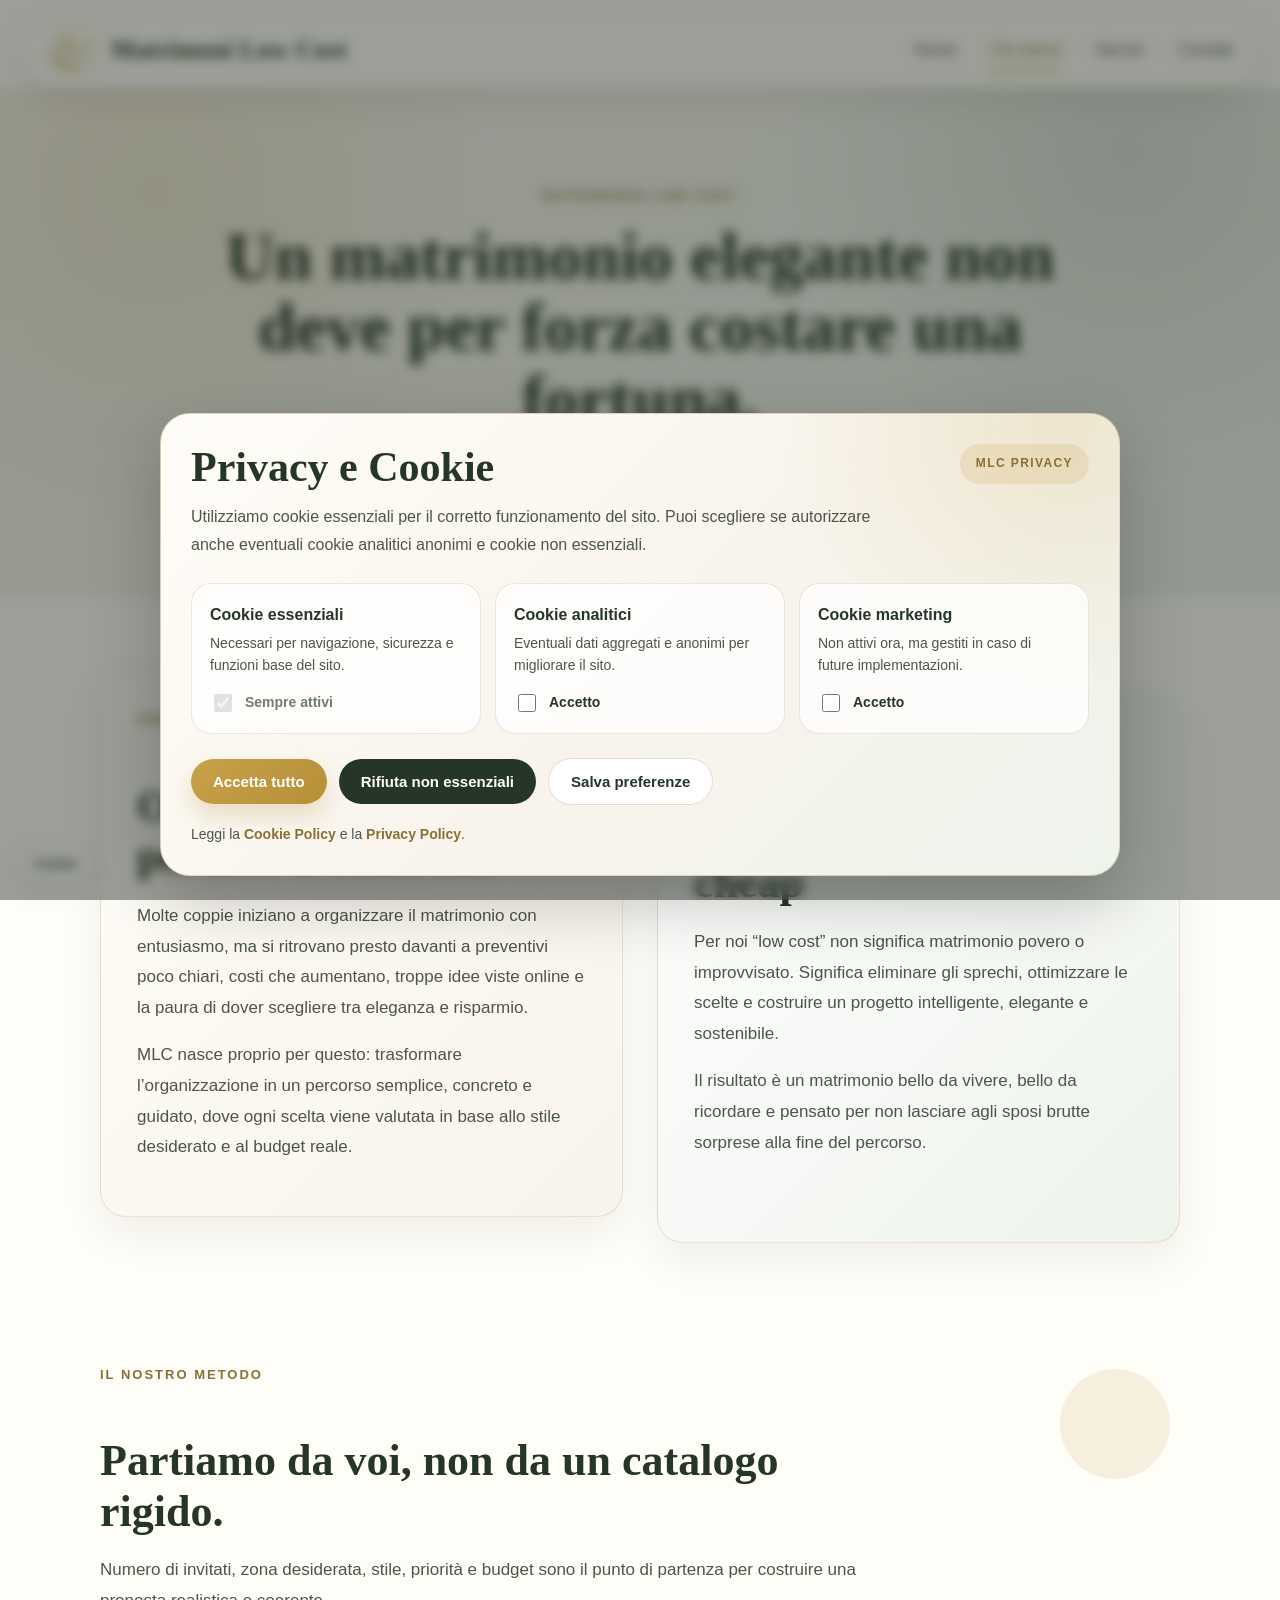
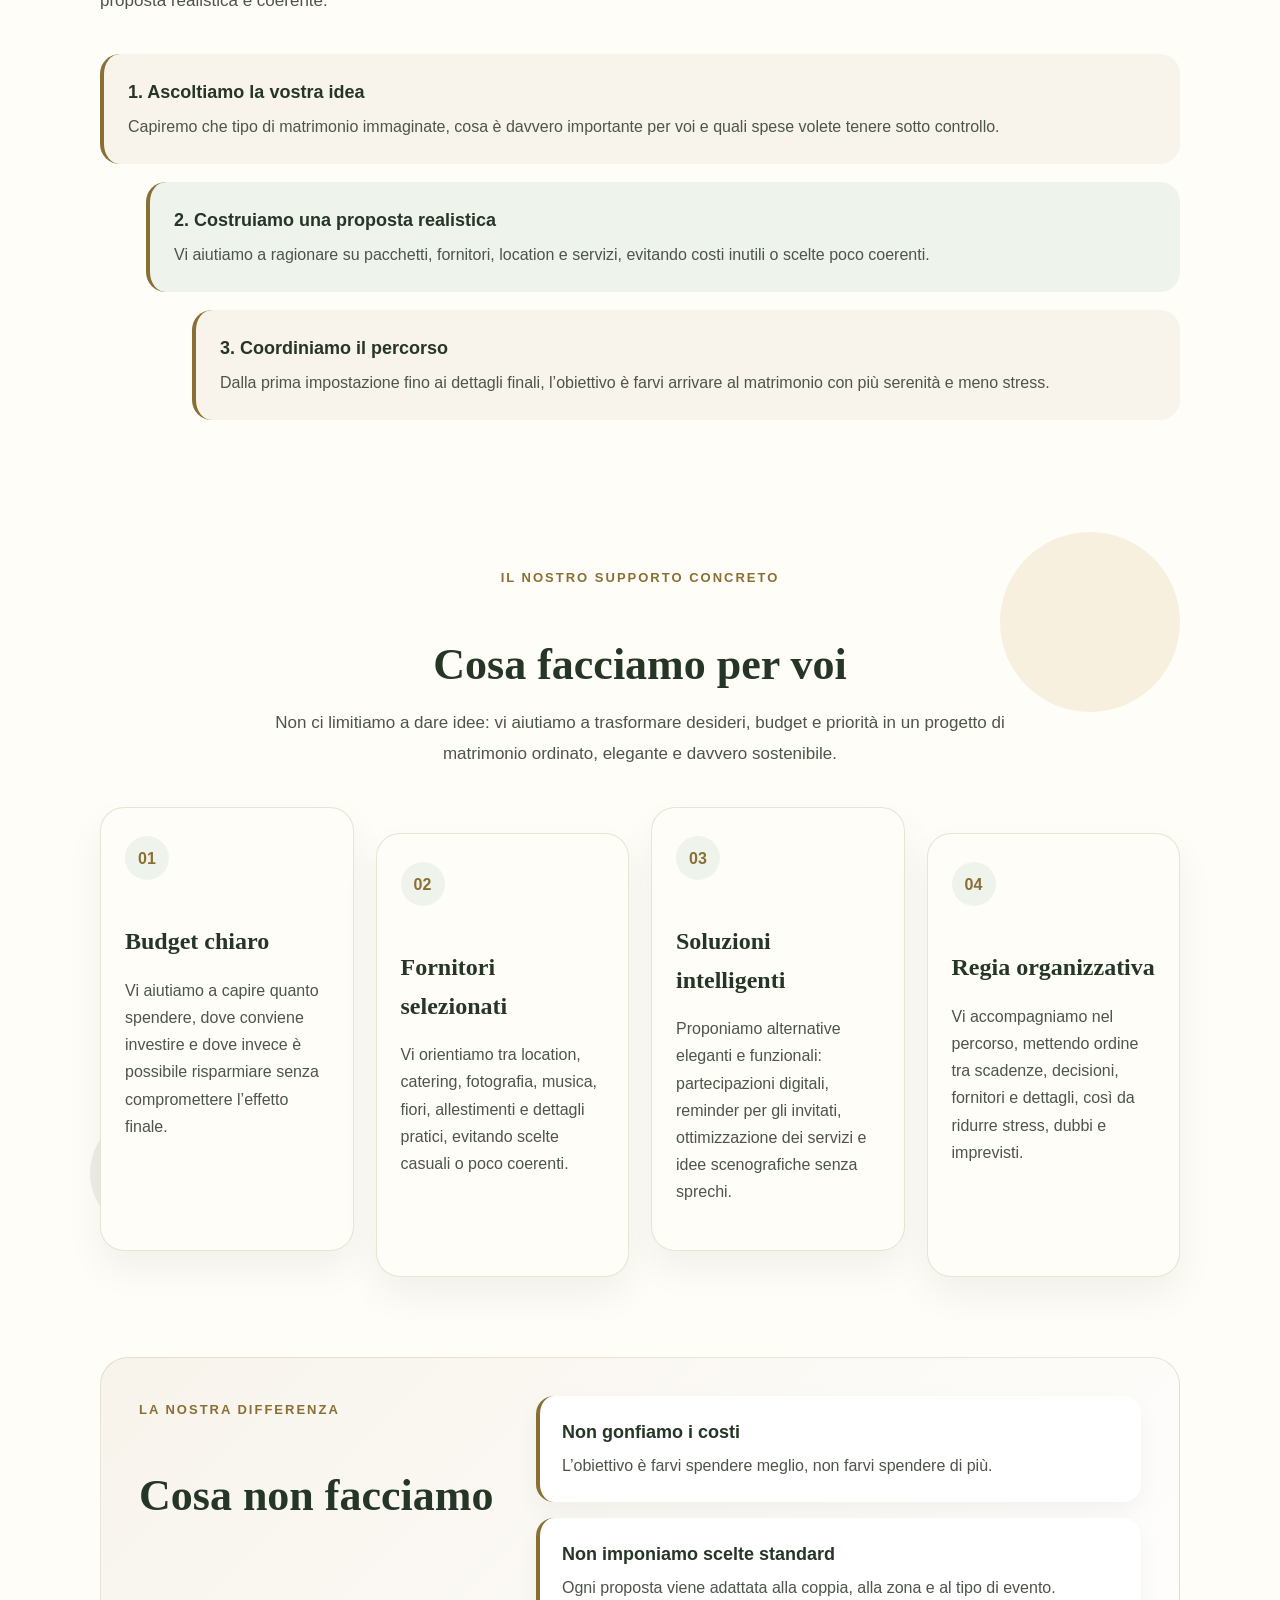
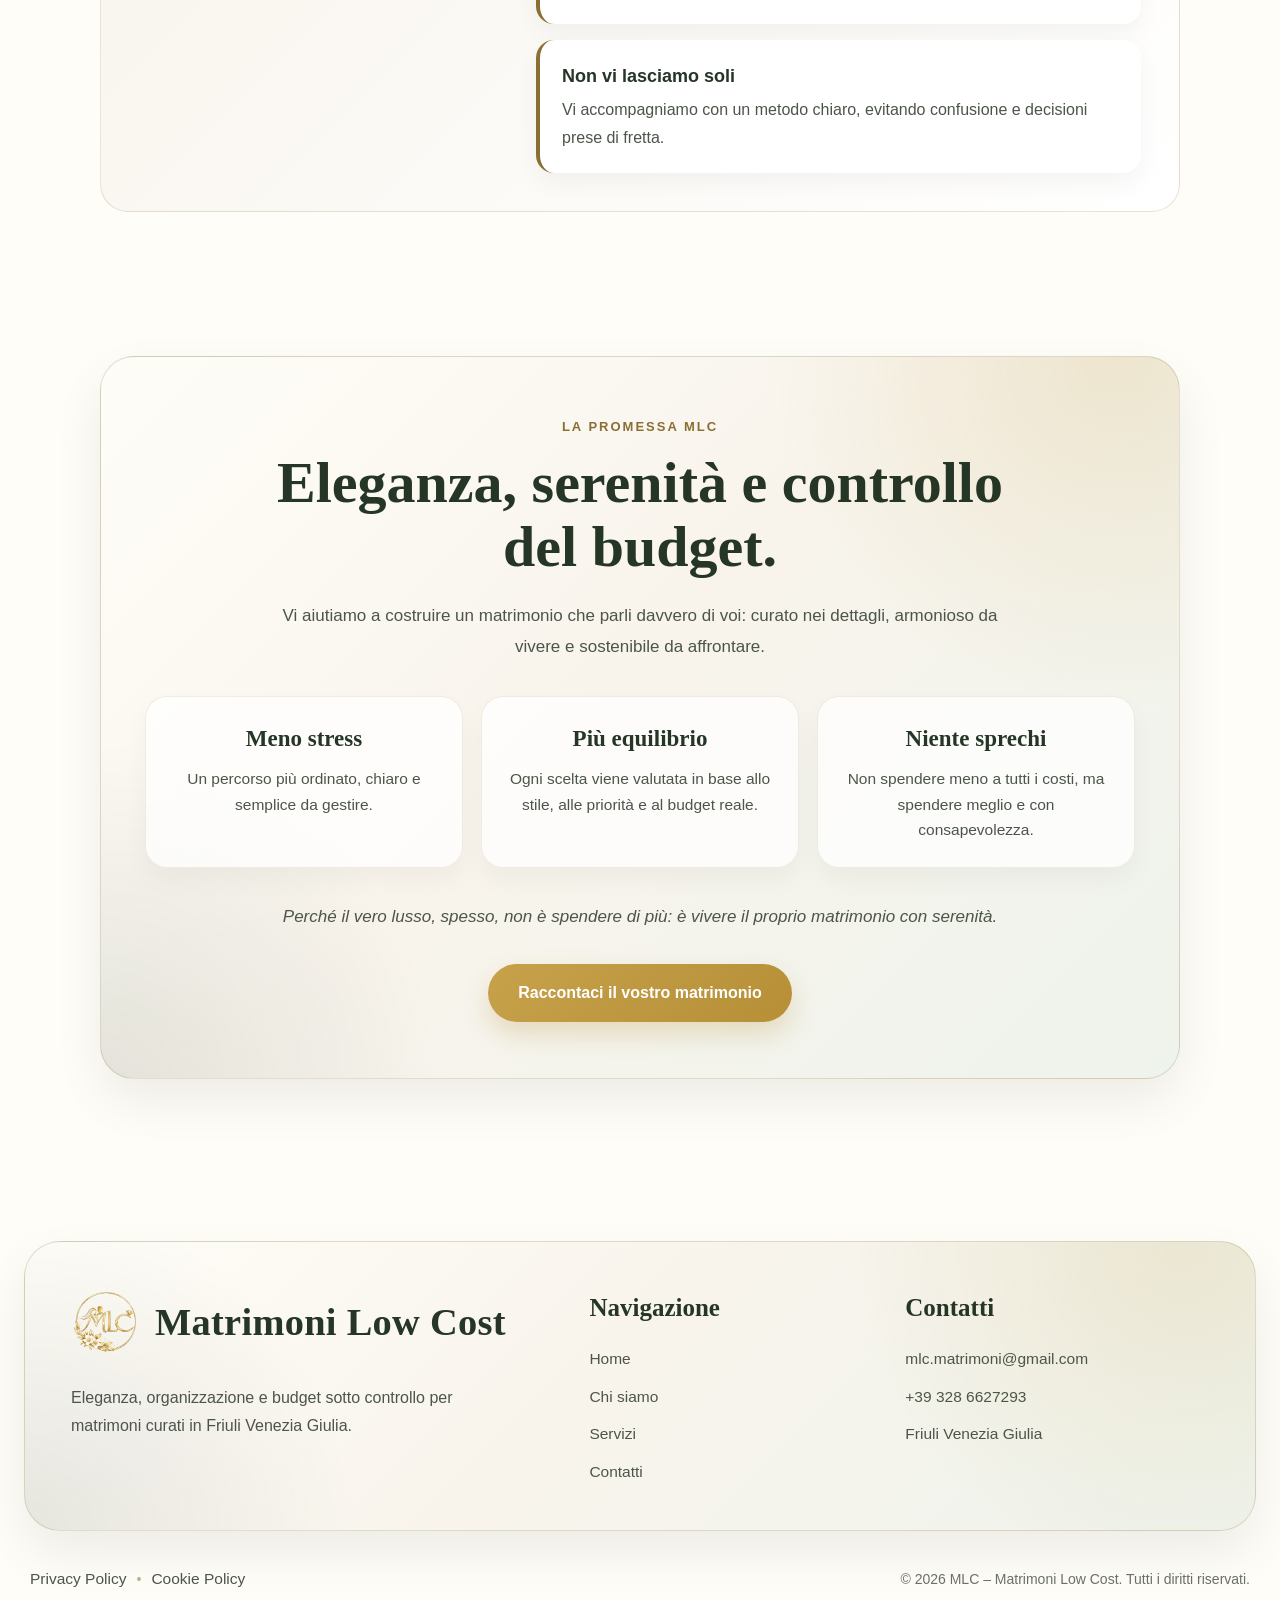
==== commit 71e5ee32: "sitemap and extra" ====
--- a/chi-siamo.html
+++ b/chi-siamo.html
@@ -4,8 +4,10 @@
   <meta charset="UTF-8">
   <meta name="viewport" content="width=device-width, initial-scale=1.0">
 
-  <title>Chi siamo – MLC</title>
-  <meta name="description" content="MLC aiuta le coppie in Friuli Venezia Giulia a organizzare un matrimonio elegante, curato e sostenibile nel budget.">
+  <title>Chi siamo | MLC Matrimoni Low Cost</title>
+
+<meta name="description"
+content="Scopri la filosofia di MLC: matrimoni eleganti e organizzati in Friuli Venezia Giulia con attenzione al budget e ai dettagli.">
 
   <link rel="stylesheet" href="css/index.css">
   <link rel="stylesheet" href="css/chi-siamo.css">
